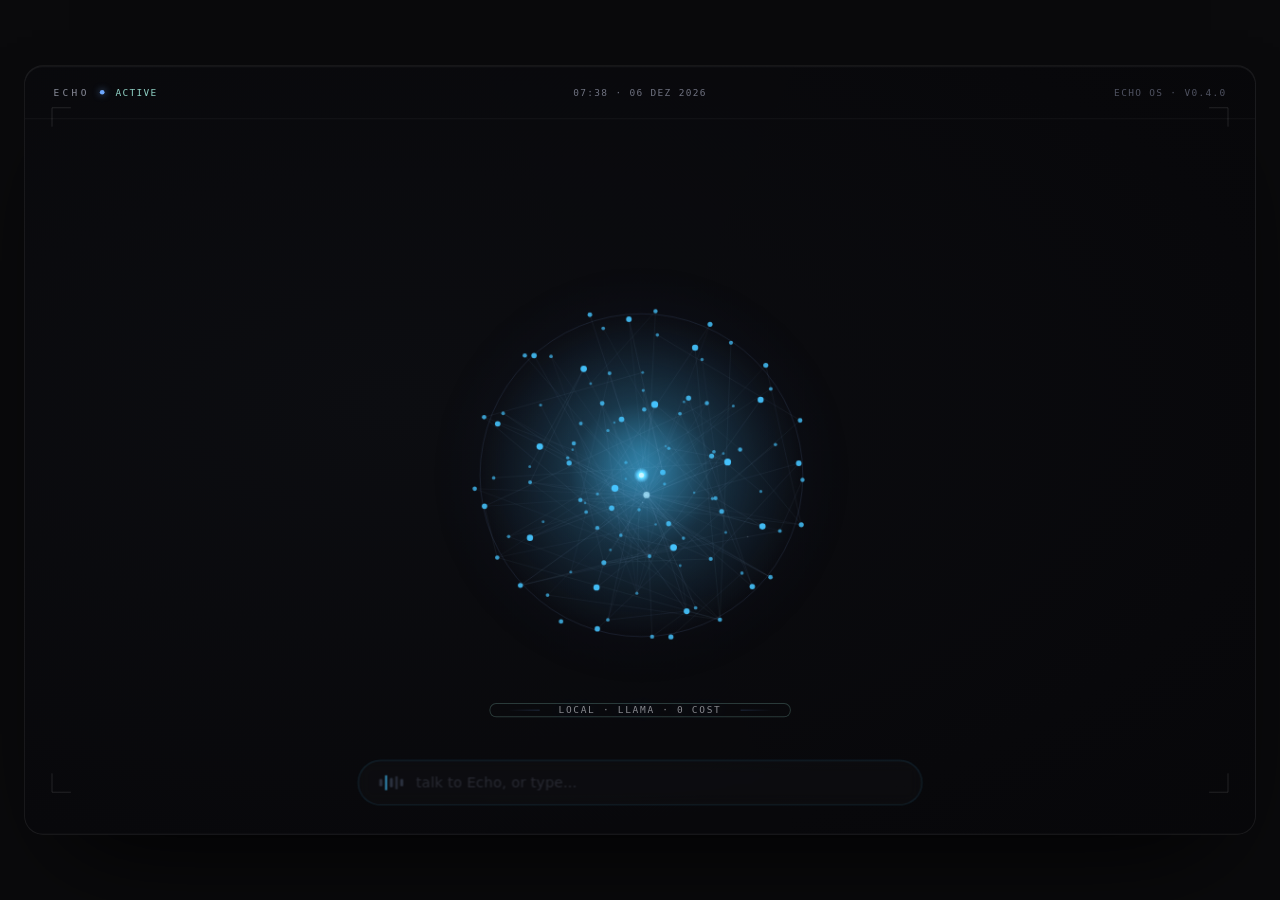
==== prototype_web_ui/web/index.html @ 64cb5549 "feat: add spatial workspace and cognitive telemetry prototype" ====
<!doctype html>
<html lang="pt-PT">
<head>
  <meta charset="utf-8">
  <meta name="viewport" content="width=device-width, initial-scale=1">
  <title>Echo OS Prototype</title>
  <link rel="stylesheet" href="./styles.css">
  <script src="qrc:///qtwebchannel/qwebchannel.js"></script>
  <script defer src="./echo_entity.js"></script>
  <script defer src="./echo_ui.js"></script>
</head>
<body>
  <main class="prototype-shell">
    <div id="stageScaler" class="stage-scaler">
      <section class="stage" aria-label="Echo prototype" data-telemetry-panel="closed">
        <svg class="ticks" viewBox="0 0 1300 812" aria-hidden="true">
          <path d="M28 44 h20 M28 44 v20"></path>
          <path d="M1272 44 h-20 M1272 44 v20"></path>
          <path d="M28 768 h20 M28 768 v-20"></path>
          <path d="M1272 768 h-20 M1272 768 v-20"></path>
        </svg>

        <header class="topbar">
          <div class="topbar-left">
            <span class="wordmark">ECHO</span>
            <span id="statusDot" class="status-dot"></span>
            <span id="statusLine" class="status-line">ACTIVE</span>
          </div>
          <time id="topbarClock" class="topbar-clock" aria-label="Hora e data atuais">--:-- · -- --- ----</time>
          <span id="appVersion" class="topbar-version">ECHO OS · v0.4.0</span>
        </header>

        <div class="echo-main">
          <canvas
            id="mind"
            tabindex="0"
            aria-label="Entidade Echo. Arrasta para mover, usa as setas para mudar entre zonas de snap ou faz duplo clique para recentrar."
          ></canvas>

          <p id="echoSays" class="echo-says" aria-live="polite"></p>
          <div id="echoResponse" class="echo-response" aria-live="polite"></div>

          <button
            id="telemetryCompact"
            class="telemetry-compact"
            type="button"
            aria-label="Abrir telemetria cognitiva"
            aria-expanded="false"
            aria-controls="telemetryPanel"
          >
            <span id="telemetryCompactText">LOCAL · LLAMA · 0 COST</span>
          </button>

          <div id="workspaceHint" class="workspace-hint">
            <div class="hint-panel">
              <span class="hint-label">ECHO</span>
              <strong id="responseTitle">Última resposta</strong>
              <p id="bridgeReply">A resposta aparece aqui.</p>
            </div>
          </div>

          <section class="input-zone" aria-label="Entrada de texto">
            <form id="echoForm" class="input-pill">
              <div class="waver" aria-hidden="true">
                <i></i><i></i><i></i><i></i><i></i>
              </div>
              <input id="voiceIn" type="text" autocomplete="off" spellcheck="false" placeholder="talk to Echo, or type...">
              <button id="clearButton" class="clear-button" type="button">CLEAR ↩</button>
            </form>
          </section>
        </div>

        <aside
          id="telemetryPanel"
          class="telemetry-panel"
          aria-label="Telemetria cognitiva mockada"
          aria-hidden="true"
          tabindex="-1"
        >
          <div class="telemetry-panel__header" data-workspace-drag-handle="telemetryPanel">
            <span class="hint-label">COGNITIVE TELEMETRY</span>
            <button id="closeTelemetry" class="telemetry-close" type="button" aria-label="Fechar telemetria">×</button>
          </div>

          <section class="telemetry-section" aria-label="Modelo">
            <div class="telemetry-row">
              <span>COGNITIVE MODE</span>
              <strong id="telemetryMode">LOCAL</strong>
            </div>
            <div class="telemetry-row">
              <span>ACTIVE MODEL</span>
              <strong id="telemetryModel">LLAMA 3.1 8B</strong>
            </div>
            <div class="telemetry-row">
              <span>ROUTING</span>
              <strong id="telemetryRouting">Local response</strong>
            </div>
          </section>

          <section class="telemetry-section" aria-label="Métricas">
            <div class="telemetry-row">
              <span>LATENCY</span>
              <strong id="telemetryLatency">620 ms</strong>
            </div>
            <div class="telemetry-row">
              <span>TOKENS</span>
              <strong id="telemetryTokens">430 → 72</strong>
            </div>
            <div class="telemetry-row">
              <span>ESTIMATED COST</span>
              <strong id="telemetryCost">$0</strong>
            </div>
            <div class="telemetry-row">
              <span>DAILY USE</span>
              <strong id="telemetryDaily">$0.000 / $0.25</strong>
            </div>
          </section>

          <section class="telemetry-section telemetry-behaviour" aria-label="Comportamento do modelo">
            <span>MODEL BEHAVIOUR</span>
            <div class="telemetry-segments" role="group" aria-label="Modo mockado de modelo">
              <button type="button" data-telemetry-mode="local">LOCAL</button>
              <button type="button" data-telemetry-mode="claude">CLAUDE</button>
              <button type="button" data-telemetry-mode="automatic">AUTOMATIC</button>
            </div>
            <p id="telemetryNote">Local response.</p>
          </section>

          <section class="telemetry-section telemetry-workspace-controls" aria-label="Controlos do workspace">
            <button id="recenterEcho" type="button">RECENTER ECHO</button>
            <button id="resetWorkspace" type="button">RESET WORKSPACE</button>
            <button id="toggleWorkspaceLock" type="button" aria-pressed="false">LOCK POSITION</button>
          </section>
        </aside>

        <section id="researchWorkspace" class="research-workspace" aria-label="Workspace de pesquisa">
          <div class="research-header">
            <span class="hint-label">PESQUISA</span>
            <strong id="researchTopic">Sem pesquisa ativa</strong>
            <button id="closeResearch" class="research-close" type="button" aria-label="Fechar pesquisa">×</button>
          </div>
          <p id="researchStatus" class="research-status">A aguardar.</p>
          <p id="researchSummary" class="research-summary"></p>
          <div id="researchResults" class="research-results"></div>
        </section>
      </section>
    </div>
  </main>
</body>
</html>
---- prototype_web_ui/web/styles.css ----
* {
  box-sizing: border-box;
}

:root {
  color-scheme: dark;
  --bg: #0a0a0c;
  --frame-a: #0c0d11;
  --frame-b: #08080b;
  --frame-c: #060608;
  --cyan: #46c5ff;
  --cyan-soft: #6ea8ff;
  --text-high: #eaecf3;
  --text-mid: #aeb2c0;
  --text-low: #8b8e99;
  --text-faint: #5a5d6b;
  --hairline: rgba(255,255,255,.08);
  --mono: "Geist Mono", "Cascadia Mono", "Consolas", monospace;
  --sans: "Geist", "Segoe UI", system-ui, sans-serif;
}

html,
body {
  width: 100%;
  height: 100%;
  margin: 0;
  overflow: hidden;
  background: var(--bg);
  font-family: var(--sans);
  -webkit-font-smoothing: antialiased;
}

button,
input {
  font: inherit;
}

.prototype-shell {
  width: 100vw;
  height: 100vh;
  position: relative;
  background: #0a0a0c;
  overflow: hidden;
}

.stage-scaler {
  position: absolute;
  left: 50%;
  top: 50%;
  width: 1300px;
  height: 812px;
  transform-origin: center center;
}

.stage {
  position: relative;
  width: 1300px;
  height: 812px;
  border-radius: 20px;
  overflow: hidden;
  background: radial-gradient(120% 100% at 30% 44%, var(--frame-a) 0%, var(--frame-b) 60%, var(--frame-c) 100%);
  border: 1px solid var(--hairline);
  box-shadow: 0 50px 110px -46px #000, 0 1px 0 rgba(255,255,255,.05) inset;
}

.echo-main {
  position: absolute;
  z-index: 1;
  top: 56px;
  right: 0;
  bottom: 0;
  left: 0;
  overflow: hidden;
}

#mind,
.ticks {
  position: absolute;
  inset: 0;
  width: 100%;
  height: 100%;
}

#mind {
  z-index: 1;
  cursor: grab;
  touch-action: none;
  outline: 0;
}

#mind:active,
#mind.workspace-dragging {
  cursor: grabbing;
}

#mind:focus-visible {
  box-shadow: 0 0 0 1px rgba(143,208,196,.38) inset;
}

.ticks {
  z-index: 2;
  pointer-events: none;
  fill: none;
  stroke: rgba(255,255,255,.12);
  stroke-width: 1;
}

.topbar {
  position: absolute;
  z-index: 5;
  inset: 0 0 auto 0;
  height: 56px;
  display: grid;
  grid-template-columns: 1fr auto 1fr;
  align-items: center;
  padding: 0 30px;
  border-bottom: 1px solid rgba(255,255,255,.05);
}

.topbar-left {
  display: flex;
  align-items: center;
  gap: 11px;
  min-width: 0;
}

.wordmark,
.status-line,
.topbar-clock,
.topbar-version,
.clear-button,
.hint-label {
  font-family: var(--mono);
  text-transform: uppercase;
}

.wordmark {
  font-size: 10px;
  letter-spacing: .36em;
  color: #8a8d9b;
}

.status-dot {
  width: 5px;
  height: 5px;
  border-radius: 50%;
  background: var(--cyan-soft);
  box-shadow: 0 0 8px var(--cyan-soft);
  transition: background .35s ease, box-shadow .35s ease;
}

.status-line,
.topbar-clock,
.topbar-version {
  font-size: 10px;
  letter-spacing: .14em;
  color: var(--text-faint);
  transition: color .35s ease;
}

.topbar-clock {
  justify-self: center;
  color: #6f7280;
}

.topbar-version {
  justify-self: end;
  color: #4f5261;
}

.echo-says {
  position: absolute;
  left: 54px;
  bottom: 150px;
  max-width: 340px;
  z-index: 4;
  margin: 0;
  font: 300 19px/1.5 var(--sans);
  color: var(--text-mid);
  opacity: 0;
  transform: translateY(5px);
  transition: opacity .8s ease, transform .8s ease;
  pointer-events: none;
}

.echo-says.visible {
  opacity: 1;
  transform: translateY(0);
}

.echo-response {
  position: absolute;
  left: 50%;
  bottom: 145px;
  width: min(680px, calc(100% - 120px));
  max-height: 210px;
  z-index: 7;
  margin: 0;
  overflow: auto;
  color: var(--text-mid);
  font: 300 19px/1.5 var(--sans);
  text-align: center;
  white-space: pre-wrap;
  overflow-wrap: anywhere;
  opacity: 0;
  transform: translateX(-50%) translateY(6px);
  transition: opacity .36s ease, transform .36s ease;
  pointer-events: none;
}

.echo-response.visible {
  opacity: 1;
  transform: translateX(-50%) translateY(0);
}

.echo-response.muted {
  opacity: .32;
}

.telemetry-compact {
  position: absolute;
  z-index: 7;
  left: 50%;
  bottom: 124px;
  transform: translateX(-50%) translateY(4px);
  border: 0;
  background: transparent;
  color: rgba(174,178,192,.64);
  font: 400 10px var(--mono);
  letter-spacing: .18em;
  text-transform: uppercase;
  cursor: pointer;
  opacity: 0;
  transition: opacity .55s ease, color .28s ease, transform .55s ease, text-shadow .55s ease;
}

.telemetry-compact.visible {
  opacity: .62;
  transform: translateX(-50%) translateY(0);
}

.telemetry-compact::before,
.telemetry-compact::after {
  content: "";
  display: inline-block;
  width: 34px;
  height: 1px;
  margin: 0 12px 3px;
  background: linear-gradient(90deg, transparent, rgba(110,168,255,.36));
}

.telemetry-compact::after {
  background: linear-gradient(90deg, rgba(110,168,255,.36), transparent);
}

.telemetry-compact:hover,
.telemetry-compact:focus-visible {
  color: rgba(234,236,243,.9);
  text-shadow: 0 0 14px rgba(110,168,255,.42);
  outline: 0;
}

.telemetry-compact:focus-visible {
  border-radius: 6px;
  box-shadow: 0 0 0 1px rgba(143,208,196,.4);
}

.telemetry-panel {
  position: absolute;
  z-index: 9;
  top: var(--workspace-y, 92px);
  left: var(--workspace-x, 56px);
  width: 318px;
  padding: 18px 18px 16px;
  opacity: 0;
  transform: translateX(-18px);
  pointer-events: none;
  background: linear-gradient(180deg, rgba(14,17,24,.74), rgba(8,10,15,.58));
  border-left: 1px solid rgba(143,208,196,.26);
  border-top: 1px solid rgba(255,255,255,.08);
  border-bottom: 1px solid rgba(255,255,255,.06);
  box-shadow: 0 30px 70px -42px #000, 0 0 46px -32px rgba(70,197,255,.72);
  backdrop-filter: blur(14px);
  transition: opacity .42s ease, transform .55s cubic-bezier(.2,.8,.3,1), box-shadow .24s ease;
}

.telemetry-panel.open {
  opacity: 1;
  transform: translateX(0);
  pointer-events: auto;
}

.telemetry-panel::before {
  content: "";
  position: absolute;
  left: -42px;
  top: 28px;
  width: 34px;
  height: 1px;
  background: linear-gradient(90deg, transparent, rgba(143,208,196,.42));
}

.telemetry-panel__header {
  display: flex;
  align-items: start;
  justify-content: space-between;
  gap: 12px;
  cursor: grab;
  touch-action: none;
  user-select: none;
}

.telemetry-panel.dragging .telemetry-panel__header,
.telemetry-panel__header:active {
  cursor: grabbing;
}

.telemetry-panel:focus-visible {
  outline: 0;
  box-shadow: 0 30px 70px -42px #000, 0 0 0 1px rgba(143,208,196,.42), 0 0 46px -32px rgba(70,197,255,.72);
}

.telemetry-close {
  width: 24px;
  height: 24px;
  border: 0;
  border-radius: 6px;
  background: rgba(255,255,255,.035);
  color: var(--text-low);
  cursor: pointer;
  transition: background .22s ease, color .22s ease, box-shadow .22s ease;
}

.telemetry-close:hover,
.telemetry-close:focus-visible {
  color: var(--text-high);
  background: rgba(255,255,255,.075);
  outline: 0;
  box-shadow: 0 0 0 1px rgba(143,208,196,.32);
}

.telemetry-section {
  display: grid;
  gap: 12px;
  padding: 15px 0;
  border-top: 1px solid rgba(255,255,255,.07);
}

.telemetry-panel__header + .telemetry-section {
  border-top: 0;
  padding-top: 5px;
}

.telemetry-workspace-controls {
  grid-template-columns: repeat(3, 1fr);
  gap: 6px;
}

.telemetry-workspace-controls button {
  min-height: 28px;
  border: 1px solid rgba(255,255,255,.08);
  border-radius: 6px;
  background: rgba(255,255,255,.035);
  color: rgba(174,178,192,.78);
  font: 500 8px var(--mono);
  letter-spacing: .08em;
  cursor: pointer;
  transition: color .22s ease, background .22s ease, box-shadow .22s ease;
}

.telemetry-workspace-controls button:hover,
.telemetry-workspace-controls button:focus-visible,
.telemetry-workspace-controls button[aria-pressed="true"] {
  color: rgba(234,236,243,.92);
  background: rgba(70,197,255,.08);
  outline: 0;
  box-shadow: 0 0 0 1px rgba(143,208,196,.26);
}

.telemetry-row {
  display: flex;
  justify-content: space-between;
  gap: 18px;
  align-items: baseline;
}

.telemetry-row span,
.telemetry-behaviour > span {
  color: rgba(139,142,153,.82);
  font: 400 9px var(--mono);
  letter-spacing: .16em;
}

.telemetry-row strong {
  color: rgba(234,236,243,.88);
  font: 500 11px var(--mono);
  letter-spacing: .1em;
  text-align: right;
  text-transform: uppercase;
}

.telemetry-behaviour {
  gap: 10px;
}

.telemetry-segments {
  display: grid;
  grid-template-columns: repeat(3, 1fr);
  gap: 1px;
  border: 1px solid rgba(255,255,255,.08);
  background: rgba(255,255,255,.035);
}

.telemetry-segments button {
  min-height: 30px;
  border: 0;
  border-radius: 0;
  background: rgba(5,7,10,.56);
  color: rgba(139,142,153,.86);
  font: 500 9px var(--mono);
  letter-spacing: .1em;
  cursor: pointer;
  transition: color .25s ease, background .25s ease, box-shadow .25s ease;
}

.telemetry-segments button:hover,
.telemetry-segments button:focus-visible,
.telemetry-segments button.active {
  color: rgba(234,236,243,.92);
  background: rgba(70,197,255,.08);
  outline: 0;
  box-shadow: 0 0 20px -12px rgba(70,197,255,.9) inset;
}

#telemetryNote {
  min-height: 16px;
  margin: 0;
  color: rgba(174,178,192,.68);
  font: 300 12px/1.45 var(--sans);
}

.stage[data-telemetry-mode="local"] .status-dot {
  box-shadow: 0 0 8px rgba(110,168,255,.72);
}

.stage[data-telemetry-mode="claude"] .status-dot,
.stage[data-telemetry-mode="automatic"] .status-dot {
  box-shadow: 0 0 14px rgba(110,168,255,.92), 0 0 36px rgba(70,197,255,.14);
}

.stage[data-telemetry-state="routing_automatic"] .telemetry-compact,
.stage[data-telemetry-state="thinking_cloud"] .telemetry-compact,
.stage[data-telemetry-state="thinking_local"] .telemetry-compact,
.stage[data-telemetry-state="response_ready"] .telemetry-compact {
  color: rgba(143,208,196,.82);
  opacity: .9;
  text-shadow: 0 0 18px rgba(143,208,196,.28);
}

.stage[data-workspace="research"] .echo-response {
  left: 31%;
  width: 430px;
}

body.workspace-dragging {
  user-select: none;
  cursor: grabbing;
}

.research-workspace {
  position: absolute;
  z-index: 6;
  top: 96px;
  right: 58px;
  width: 430px;
  max-height: 560px;
  opacity: 0;
  transform: translateX(28px);
  pointer-events: none;
  transition: opacity .55s ease, transform .65s cubic-bezier(.2,.8,.3,1);
}

.research-workspace.visible {
  opacity: 1;
  transform: translateX(0);
  pointer-events: auto;
}

.research-header {
  display: grid;
  grid-template-columns: 1fr auto;
  gap: 4px 12px;
  align-items: start;
  padding-bottom: 13px;
  border-bottom: 1px solid rgba(255,255,255,.09);
}

.research-header .hint-label {
  grid-column: 1 / -1;
}

.research-header strong {
  color: var(--text-high);
  font-size: 22px;
  font-weight: 500;
  line-height: 1.18;
}

.research-close {
  width: 28px;
  height: 28px;
  border: 0;
  border-radius: 6px;
  background: rgba(255,255,255,.04);
  color: var(--text-low);
  cursor: pointer;
}

.research-close:hover {
  color: var(--text-high);
  background: rgba(255,255,255,.08);
}

.research-status,
.research-summary {
  margin: 14px 0 0;
  color: var(--text-low);
  font: 300 13px/1.5 var(--sans);
}

.research-summary {
  color: var(--text-mid);
}

.research-results {
  display: grid;
  gap: 10px;
  margin-top: 16px;
}

.research-card {
  position: relative;
  border-radius: 7px;
  border: 1px solid rgba(255,255,255,.09);
  background: rgba(12,14,20,.72);
  padding: 12px 13px;
  box-shadow: 0 18px 42px -32px #000;
}

.research-card::before {
  content: "";
  position: absolute;
  left: -52px;
  top: 22px;
  width: 44px;
  height: 1px;
  background: linear-gradient(90deg, rgba(70,197,255,0), rgba(70,197,255,.28));
}

.research-card strong {
  display: block;
  color: var(--text-high);
  font-size: 14px;
  font-weight: 500;
}

.research-card p {
  margin: 6px 0 0;
  color: var(--text-low);
  font: 300 12px/1.45 var(--sans);
}

.research-card span {
  display: block;
  margin-top: 8px;
  color: #6f96b8;
  font: 400 10px var(--mono);
  text-transform: uppercase;
}

.workspace-hint {
  position: absolute;
  z-index: 3;
  right: 78px;
  top: 148px;
  width: 300px;
  opacity: 0;
  transform: translateX(20px);
  transition: opacity .7s ease, transform .7s cubic-bezier(.2,.8,.3,1);
  pointer-events: none;
}

.workspace-hint.visible {
  opacity: 1;
  transform: translateX(0);
}

.hint-panel {
  max-height: 360px;
  overflow: auto;
  border-radius: 6px;
  background: rgba(11,13,18,.76);
  border: 1px solid rgba(255,255,255,.11);
  box-shadow: 0 26px 54px -30px #000;
  padding: 15px 16px 16px;
}

.hint-label {
  display: block;
  color: #8fd0c4;
  font-size: 9px;
  letter-spacing: .18em;
  margin-bottom: 10px;
}

.hint-panel strong {
  display: block;
  color: var(--text-high);
  font-weight: 500;
  font-size: 17px;
  letter-spacing: -.01em;
}

.hint-panel p {
  margin: 7px 0 0;
  color: var(--text-low);
  font: 300 12px/1.5 var(--sans);
  white-space: pre-wrap;
  overflow-wrap: anywhere;
}

.input-zone {
  position: absolute;
  z-index: 6;
  left: 0;
  right: 0;
  bottom: 30px;
  display: flex;
  flex-direction: column;
  align-items: center;
  gap: 16px;
}

.input-pill {
  display: flex;
  align-items: center;
  gap: 14px;
  padding: 12px 22px;
  border-radius: 999px;
  background: rgba(255,255,255,.03);
  border: 1px solid rgba(255,255,255,.1);
  backdrop-filter: blur(8px);
  box-shadow: 0 20px 50px -28px #000;
  transition: opacity .25s ease, border-color .25s ease;
}

.input-pill.busy {
  opacity: .72;
  border-color: rgba(70,197,255,.22);
}

.waver {
  display: flex;
  align-items: center;
  gap: 3px;
  height: 16px;
}

.waver i {
  width: 2.5px;
  height: 50%;
  border-radius: 2px;
  background: #3d4658;
  animation: waverb 1.5s ease-in-out infinite;
}

.waver i:nth-child(2) {
  height: 100%;
  background: var(--cyan);
  animation-delay: .2s;
}

.waver i:nth-child(3) {
  height: 60%;
  animation-delay: .4s;
}

.waver i:nth-child(4) {
  height: 85%;
  animation-delay: .6s;
}

.waver i:nth-child(5) {
  animation-delay: .8s;
}

@keyframes waverb {
  0%, 100% { transform: scaleY(.3); }
  50% { transform: scaleY(1); }
}

#voiceIn {
  width: 440px;
  border: 0;
  outline: 0;
  background: transparent;
  color: #e6e8f0;
  font: 300 15px var(--sans);
  letter-spacing: .01em;
  padding: 2px 0;
}

#voiceIn::placeholder {
  color: #55596a;
}

#voiceIn:disabled {
  opacity: .55;
}

.clear-button {
  opacity: 0;
  pointer-events: none;
  border: 0;
  background: none;
  color: var(--text-low);
  cursor: pointer;
  font-size: 9px;
  letter-spacing: .12em;
  transition: opacity .4s ease, color .25s ease;
}

.clear-button.visible {
  opacity: 1;
  pointer-events: auto;
}

.clear-button:hover {
  color: #cfe0f2;
}

.stage[data-state="thinking"] .status-dot {
  background: var(--cyan);
  box-shadow: 0 0 12px var(--cyan);
}

.stage[data-state="speaking"] .status-dot {
  background: #8fd0c4;
  box-shadow: 0 0 12px #8fd0c4;
}

.stage[data-state="error"] .status-dot {
  background: #f08a8a;
  box-shadow: 0 0 12px #f08a8a;
}

@media (max-width: 980px) {
  .telemetry-panel {
    width: 292px;
  }

  .telemetry-compact {
    bottom: 114px;
    max-width: 86%;
    white-space: nowrap;
  }

}

@media (max-width: 760px), (max-height: 620px) {
  .telemetry-panel {
    width: 252px;
    max-height: calc(100% - 190px);
    overflow: auto;
    padding: 14px 14px 13px;
  }

  .telemetry-panel::before {
    width: 22px;
    left: -28px;
  }
}

@media (max-height: 560px) {
  .telemetry-panel {
    max-height: calc(100% - 170px);
  }

}

@media (prefers-reduced-motion: reduce) {
  *,
  *::before,
  *::after {
    animation-duration: .01ms !important;
    animation-iteration-count: 1 !important;
    scroll-behavior: auto !important;
    transition-duration: .01ms !important;
  }
}
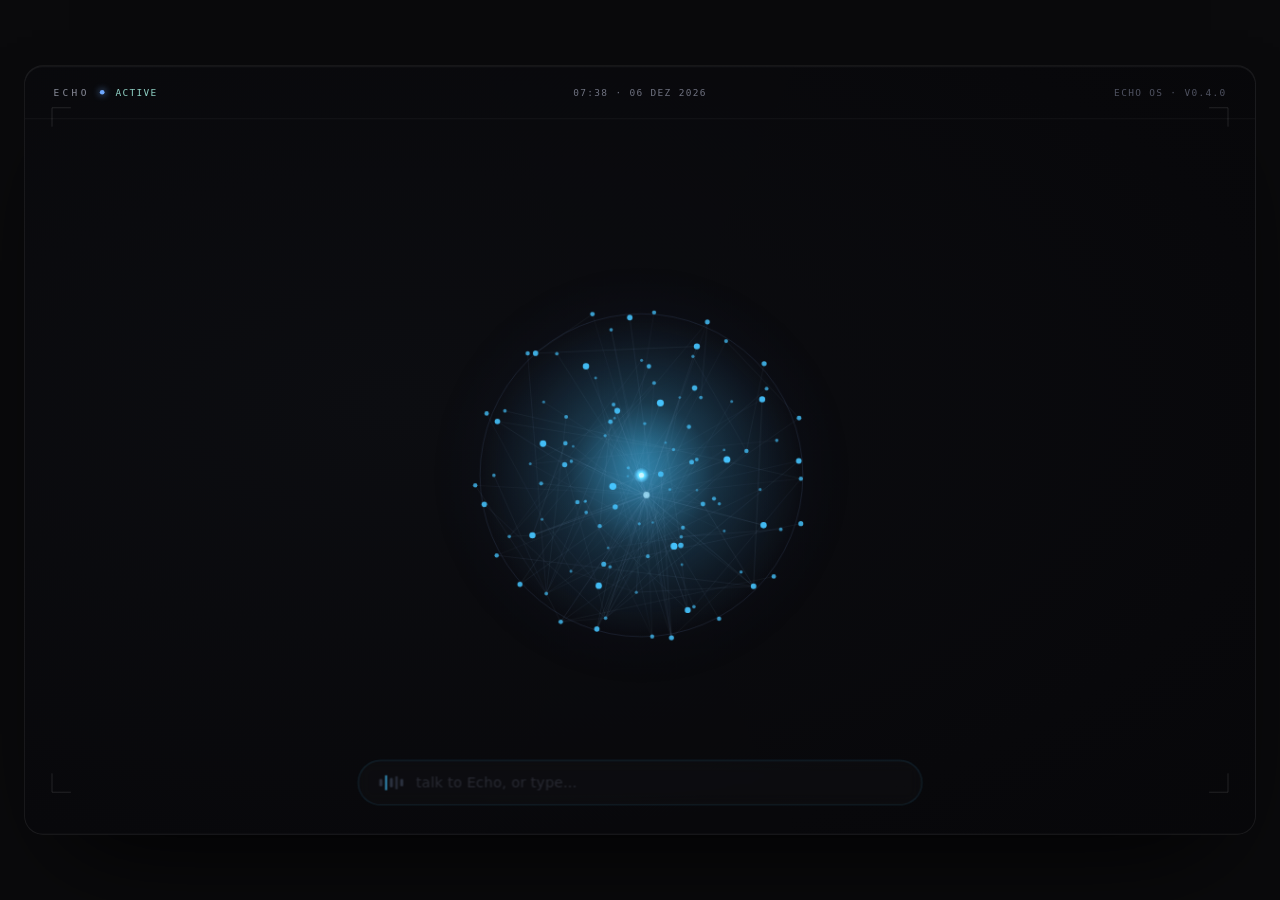
==== commit 147074e7: "feat: integrate runtime telemetry secure models and document workflows" ====
--- a/prototype_web_ui/web/index.html
+++ b/prototype_web_ui/web/index.html
@@ -73,7 +73,7 @@
         <aside
           id="telemetryPanel"
           class="telemetry-panel"
-          aria-label="Telemetria cognitiva mockada"
+          aria-label="Telemetria cognitiva"
           aria-hidden="true"
           tabindex="-1"
         >
@@ -82,7 +82,15 @@
             <button id="closeTelemetry" class="telemetry-close" type="button" aria-label="Fechar telemetria">×</button>
           </div>
 
-          <section class="telemetry-section" aria-label="Modelo">
+          <nav class="telemetry-tabs" aria-label="Secções do painel">
+            <button type="button" class="active" data-panel-section="status">STATUS</button>
+            <button type="button" data-panel-section="models">MODELS</button>
+            <button type="button" data-panel-section="workspace">WORKSPACE</button>
+            <button type="button" data-panel-section="system">SYSTEM</button>
+          </nav>
+
+          <section class="telemetry-panel-section active" data-panel-page="status" aria-label="Status">
+          <section class="telemetry-section" aria-label="Estado runtime">
             <div class="telemetry-row">
               <span>COGNITIVE MODE</span>
               <strong id="telemetryMode">LOCAL</strong>
@@ -95,9 +103,6 @@
               <span>ROUTING</span>
               <strong id="telemetryRouting">Local response</strong>
             </div>
-          </section>
-
-          <section class="telemetry-section" aria-label="Métricas">
             <div class="telemetry-row">
               <span>LATENCY</span>
               <strong id="telemetryLatency">620 ms</strong>
@@ -114,22 +119,119 @@
               <span>DAILY USE</span>
               <strong id="telemetryDaily">$0.000 / $0.25</strong>
             </div>
-          </section>
-
+            <div class="telemetry-row">
+              <span>SOURCE</span>
+              <strong id="telemetrySource">NONE</strong>
+            </div>
+            <div class="telemetry-row telemetry-fallback-row" hidden>
+              <span>FALLBACK</span>
+              <strong id="telemetryFallback">—</strong>
+            </div>
+          </section>
+          </section>
+
+          <section class="telemetry-panel-section" data-panel-page="models" aria-label="Models">
           <section class="telemetry-section telemetry-behaviour" aria-label="Comportamento do modelo">
             <span>MODEL BEHAVIOUR</span>
-            <div class="telemetry-segments" role="group" aria-label="Modo mockado de modelo">
+            <div class="telemetry-segments" role="group" aria-label="Modo de modelo">
               <button type="button" data-telemetry-mode="local">LOCAL</button>
               <button type="button" data-telemetry-mode="claude">CLAUDE</button>
               <button type="button" data-telemetry-mode="automatic">AUTOMATIC</button>
             </div>
             <p id="telemetryNote">Local response.</p>
-          </section>
-
+            <p id="modelConfigError" class="telemetry-error" hidden></p>
+            <button id="configureClaude" class="telemetry-inline-action" type="button" hidden>CONFIGURE</button>
+          </section>
+
+          <section class="telemetry-section telemetry-budget-controls" aria-label="Orçamento de modelo">
+            <div class="telemetry-cloud-toggle">
+              <span>AUTOMATIC CLOUD ROUTING</span>
+              <div class="telemetry-segments" role="group" aria-label="Automatic cloud routing">
+                <button type="button" data-auto-claude="false">OFF</button>
+                <button type="button" data-auto-claude="true">ON</button>
+              </div>
+              <p id="automaticClaudeStatus">Local model only</p>
+            </div>
+            <label>
+              <span>DAILY BUDGET</span>
+              <input id="dailyBudgetUsd" type="number" min="0" max="25" step="0.01" value="0.25">
+            </label>
+            <label>
+              <span>CALL LIMIT</span>
+              <input id="singleCallBudgetUsd" type="number" min="0" max="5" step="0.01" value="0.05">
+            </label>
+            <button id="saveModelBudget" type="button">SAVE</button>
+          </section>
+
+          <section id="anthropicKeyPanel" class="telemetry-section telemetry-secret-controls" aria-label="Anthropic API Key" hidden>
+            <span class="hint-label">ANTHROPIC API KEY</span>
+            <input id="anthropicApiKey" type="password" autocomplete="off" spellcheck="false" placeholder="sk-ant-...">
+            <div class="telemetry-secret-actions">
+              <button id="testAnthropicKey" type="button">TEST CONNECTION</button>
+              <button id="saveAnthropicKey" type="button">SAVE SECURELY</button>
+              <button id="removeAnthropicKey" type="button">REMOVE KEY</button>
+            </div>
+            <p id="anthropicKeyStatus">API key not configured.</p>
+          </section>
+          </section>
+
+          <section class="telemetry-panel-section" data-panel-page="workspace" aria-label="Workspace">
           <section class="telemetry-section telemetry-workspace-controls" aria-label="Controlos do workspace">
             <button id="recenterEcho" type="button">RECENTER ECHO</button>
             <button id="resetWorkspace" type="button">RESET WORKSPACE</button>
             <button id="toggleWorkspaceLock" type="button" aria-pressed="false">LOCK POSITION</button>
+          </section>
+          <section class="telemetry-section" aria-label="Posição do workspace">
+            <div class="telemetry-row">
+              <span>ECHO SNAP</span>
+              <strong id="echoSnapStatus">CENTER</strong>
+            </div>
+            <div class="telemetry-row">
+              <span>PANEL SNAP</span>
+              <strong id="panelSnapStatus">UPPER-LEFT</strong>
+            </div>
+          </section>
+          </section>
+
+          <section class="telemetry-panel-section" data-panel-page="system" aria-label="System">
+          <section class="telemetry-section" aria-label="Sistema">
+            <div class="telemetry-row">
+              <span>ECHO OS VERSION</span>
+              <strong id="systemVersion">v0.4.0</strong>
+            </div>
+            <div class="telemetry-row">
+              <span>OLLAMA</span>
+              <strong id="systemOllama">UNKNOWN</strong>
+            </div>
+            <div class="telemetry-row">
+              <span>CLAUDE</span>
+              <strong id="systemClaude">NOT CONFIGURED</strong>
+            </div>
+            <div class="telemetry-row">
+              <span>CONTEXT OBSERVER</span>
+              <strong id="systemObserver">UNKNOWN</strong>
+            </div>
+            <div class="telemetry-row">
+              <span>CLI OVERRIDE</span>
+              <strong id="systemCliOverride">NO</strong>
+            </div>
+            <div class="telemetry-row">
+              <span>SETTINGS SOURCE</span>
+              <strong id="systemSettingsSource">settings.json</strong>
+            </div>
+            <div class="telemetry-row">
+              <span>MODEL MODE SOURCE</span>
+              <strong id="systemModelModeSource">default</strong>
+            </div>
+            <div class="telemetry-row">
+              <span>AUTOMATIC CLOUD SOURCE</span>
+              <strong id="systemAutomaticClaudeSource">default</strong>
+            </div>
+            <div class="telemetry-row">
+              <span>API KEY SOURCE</span>
+              <strong id="systemApiKeySource">none</strong>
+            </div>
+          </section>
           </section>
         </aside>
 
--- a/prototype_web_ui/web/styles.css
+++ b/prototype_web_ui/web/styles.css
@@ -196,7 +196,7 @@
   max-height: 210px;
   z-index: 7;
   margin: 0;
-  overflow: auto;
+  overflow: hidden;
   color: var(--text-mid);
   font: 300 19px/1.5 var(--sans);
   text-align: center;
@@ -206,11 +206,84 @@
   transform: translateX(-50%) translateY(6px);
   transition: opacity .36s ease, transform .36s ease;
   pointer-events: none;
+  scrollbar-width: thin;
+  scrollbar-color: transparent transparent;
 }
 
 .echo-response.visible {
   opacity: 1;
   transform: translateX(-50%) translateY(0);
+}
+
+.stage[data-response-mode="reading"] .echo-response {
+  left: 50%;
+  top: 286px;
+  bottom: auto;
+  width: min(920px, calc(100% - 120px));
+  max-height: min(330px, calc(100% - 410px));
+  padding: 22px 28px 28px;
+  overflow-y: auto;
+  text-align: left;
+  pointer-events: auto;
+  user-select: text;
+  background:
+    linear-gradient(to bottom, rgba(8,10,15,.9), rgba(8,10,15,.58) 18%, rgba(8,10,15,.58) 82%, rgba(8,10,15,.9)),
+    rgba(8,10,15,.42);
+  border: 1px solid rgba(255,255,255,.07);
+  border-radius: 14px;
+  box-shadow: 0 24px 80px -44px rgba(0,0,0,.9);
+  scrollbar-color: rgba(143,208,196,.24) transparent;
+}
+
+.stage[data-response-mode="reading"] .echo-response::before,
+.stage[data-response-mode="reading"] .echo-response::after {
+  content: "";
+  position: sticky;
+  display: block;
+  height: 18px;
+  pointer-events: none;
+  z-index: 1;
+}
+
+.stage[data-response-mode="reading"] .echo-response::before {
+  top: -22px;
+  margin: -22px -28px 4px;
+  background: linear-gradient(to bottom, rgba(8,10,15,.82), rgba(8,10,15,0));
+}
+
+.stage[data-response-mode="reading"] .echo-response::after {
+  bottom: -28px;
+  margin: 4px -28px -28px;
+  background: linear-gradient(to top, rgba(8,10,15,.86), rgba(8,10,15,0));
+}
+
+.stage[data-response-mode="reading"] .echo-response::-webkit-scrollbar {
+  width: 7px;
+}
+
+.stage[data-response-mode="reading"] .echo-response::-webkit-scrollbar-track {
+  background: transparent;
+}
+
+.stage[data-response-mode="reading"] .echo-response::-webkit-scrollbar-thumb {
+  background: rgba(143,208,196,0);
+  border-radius: 999px;
+}
+
+.stage[data-response-mode="reading"] .echo-response:hover::-webkit-scrollbar-thumb,
+.stage[data-response-mode="reading"] .echo-response:focus-visible::-webkit-scrollbar-thumb {
+  background: rgba(143,208,196,.26);
+}
+
+.stage[data-response-mode="reading"] .telemetry-compact {
+  bottom: 92px;
+}
+
+@media (max-height: 720px) {
+  .stage[data-response-mode="reading"] .echo-response {
+    top: 238px;
+    max-height: min(280px, calc(100% - 360px));
+  }
 }
 
 .echo-response.muted {
@@ -351,9 +424,144 @@
   padding-top: 5px;
 }
 
+.telemetry-tabs {
+  display: grid;
+  grid-template-columns: repeat(4, 1fr);
+  gap: 1px;
+  margin: 14px 0 6px;
+  border: 1px solid rgba(255,255,255,.07);
+  background: rgba(255,255,255,.028);
+}
+
+.telemetry-tabs button,
+.telemetry-inline-action,
+.telemetry-secret-actions button,
+.telemetry-budget-controls button {
+  min-height: 28px;
+  border: 0;
+  border-radius: 0;
+  background: rgba(5,7,10,.5);
+  color: rgba(139,142,153,.86);
+  font: 500 8px var(--mono);
+  letter-spacing: .08em;
+  cursor: pointer;
+  transition: color .22s ease, background .22s ease, box-shadow .22s ease;
+}
+
+.telemetry-tabs button:hover,
+.telemetry-tabs button:focus-visible,
+.telemetry-tabs button.active,
+.telemetry-inline-action:hover,
+.telemetry-inline-action:focus-visible,
+.telemetry-secret-actions button:hover,
+.telemetry-secret-actions button:focus-visible,
+.telemetry-budget-controls button:hover,
+.telemetry-budget-controls button:focus-visible {
+  color: rgba(234,236,243,.92);
+  background: rgba(70,197,255,.08);
+  outline: 0;
+  box-shadow: 0 0 0 1px rgba(143,208,196,.22) inset;
+}
+
+.telemetry-panel-section {
+  display: none;
+}
+
+.telemetry-panel-section.active {
+  display: block;
+}
+
+.telemetry-error {
+  margin: 0;
+  color: #f0b7a4;
+  font: 400 11px/1.4 var(--mono);
+  letter-spacing: .04em;
+  text-transform: uppercase;
+}
+
+.telemetry-inline-action {
+  width: 100%;
+  border-radius: 6px;
+}
+
 .telemetry-workspace-controls {
   grid-template-columns: repeat(3, 1fr);
   gap: 6px;
+}
+
+.telemetry-budget-controls {
+  grid-template-columns: 1fr 1fr;
+  gap: 8px;
+}
+
+.telemetry-budget-controls label {
+  display: grid;
+  gap: 5px;
+}
+
+.telemetry-cloud-toggle {
+  grid-column: 1 / -1;
+  display: grid;
+  gap: 6px;
+}
+
+.telemetry-budget-controls span {
+  color: rgba(139,142,153,.82);
+  font: 400 8px var(--mono);
+  letter-spacing: .14em;
+}
+
+.telemetry-budget-controls input[type="number"] {
+  width: 100%;
+  min-height: 28px;
+  border: 1px solid rgba(255,255,255,.08);
+  border-radius: 6px;
+  background: rgba(5,7,10,.48);
+  color: rgba(234,236,243,.88);
+  font: 500 10px var(--mono);
+  padding: 4px 6px;
+  outline: 0;
+}
+
+.telemetry-secret-controls {
+  gap: 9px;
+}
+
+.telemetry-secret-controls input[type="password"] {
+  min-height: 30px;
+  border: 1px solid rgba(255,255,255,.08);
+  border-radius: 6px;
+  background: rgba(5,7,10,.52);
+  color: rgba(234,236,243,.88);
+  font: 400 11px var(--mono);
+  padding: 6px 8px;
+  outline: 0;
+}
+
+.telemetry-secret-controls input[type="password"]:focus-visible {
+  box-shadow: 0 0 0 1px rgba(143,208,196,.32);
+}
+
+.telemetry-secret-actions {
+  display: grid;
+  grid-template-columns: 1fr;
+  gap: 5px;
+}
+
+#anthropicKeyStatus {
+  margin: 0;
+  color: rgba(174,178,192,.66);
+  font: 300 11px/1.4 var(--sans);
+}
+
+#automaticClaudeStatus {
+  margin: 0;
+  color: rgba(174,178,192,.68);
+  font: 300 10px/1.35 var(--sans);
+}
+
+.telemetry-budget-controls input:focus-visible {
+  box-shadow: 0 0 0 1px rgba(143,208,196,.32);
 }
 
 .telemetry-workspace-controls button {
@@ -368,9 +576,16 @@
   transition: color .22s ease, background .22s ease, box-shadow .22s ease;
 }
 
+.telemetry-budget-controls button {
+  grid-column: 1 / -1;
+  border-radius: 6px;
+}
+
 .telemetry-workspace-controls button:hover,
 .telemetry-workspace-controls button:focus-visible,
-.telemetry-workspace-controls button[aria-pressed="true"] {
+.telemetry-workspace-controls button[aria-pressed="true"],
+.telemetry-budget-controls button:hover,
+.telemetry-budget-controls button:focus-visible {
   color: rgba(234,236,243,.92);
   background: rgba(70,197,255,.08);
   outline: 0;
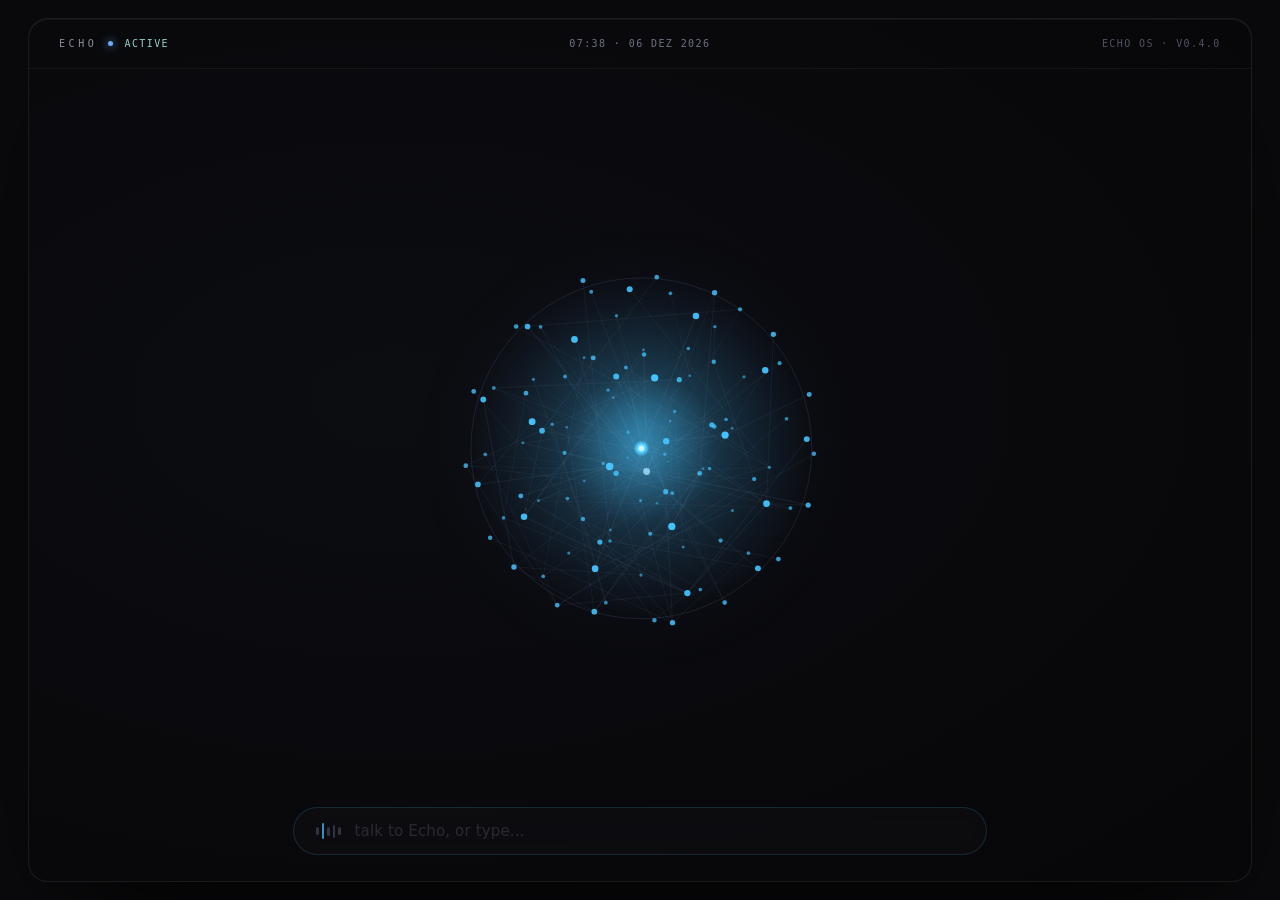
==== commit 62c9f814: "feat: add adaptive Echo OS layout and response focus modes" ====
--- a/prototype_web_ui/web/index.html
+++ b/prototype_web_ui/web/index.html
@@ -12,14 +12,16 @@
 <body>
   <main class="prototype-shell">
     <div id="stageScaler" class="stage-scaler">
-      <section class="stage" aria-label="Echo prototype" data-telemetry-panel="closed">
-        <svg class="ticks" viewBox="0 0 1300 812" aria-hidden="true">
-          <path d="M28 44 h20 M28 44 v20"></path>
-          <path d="M1272 44 h-20 M1272 44 v20"></path>
-          <path d="M28 768 h20 M28 768 v-20"></path>
-          <path d="M1272 768 h-20 M1272 768 v-20"></path>
-        </svg>
-
+      <section
+        class="stage"
+        aria-label="Echo prototype"
+        data-telemetry-panel="closed"
+        data-layout-density="standard"
+        data-entity-scale="standard"
+        data-entity-anchor="center"
+        data-response-size="none"
+        data-response-layout="inline"
+      >
         <header class="topbar">
           <div class="topbar-left">
             <span class="wordmark">ECHO</span>
@@ -29,6 +31,14 @@
           <time id="topbarClock" class="topbar-clock" aria-label="Hora e data atuais">--:-- · -- --- ----</time>
           <span id="appVersion" class="topbar-version">ECHO OS · v0.4.0</span>
         </header>
+
+        <div class="adaptive-layout-grid" aria-hidden="true">
+          <div class="layout-region layout-region--left"></div>
+          <div class="layout-region layout-region--stage"></div>
+          <div class="layout-region layout-region--right"></div>
+          <div class="layout-region layout-region--response"></div>
+          <div class="layout-region layout-region--composer"></div>
+        </div>
 
         <div class="echo-main">
           <canvas
@@ -38,7 +48,7 @@
           ></canvas>
 
           <p id="echoSays" class="echo-says" aria-live="polite"></p>
-          <div id="echoResponse" class="echo-response" aria-live="polite"></div>
+          <div id="echoResponse" class="echo-response" aria-live="polite" data-response-layout="inline"></div>
 
           <button
             id="telemetryCompact"
--- a/prototype_web_ui/web/styles.css
+++ b/prototype_web_ui/web/styles.css
@@ -17,6 +17,26 @@
   --hairline: rgba(255,255,255,.08);
   --mono: "Geist Mono", "Cascadia Mono", "Consolas", monospace;
   --sans: "Geist", "Segoe UI", system-ui, sans-serif;
+  --shell-inline-margin: clamp(12px, 2.2vw, 42px);
+  --shell-block-margin: clamp(10px, 2vh, 28px);
+  --header-height: clamp(48px, 5.6vh, 64px);
+  --input-height: 72px;
+  --content-max-width: min(1440px, calc(100vw - var(--shell-inline-margin) * 2));
+  --reading-max-width: min(980px, 70vw);
+  --entity-size: clamp(210px, 26vmin, 360px);
+  --entity-size-actual: var(--entity-size);
+  --safe-gap: clamp(14px, 2vw, 34px);
+  --response-max-height: min(34vh, 360px);
+  --response-top: calc(var(--header-height) + var(--entity-size-actual) + var(--safe-gap) * 1.5);
+  --response-bottom: calc(var(--input-height) + var(--safe-gap) + 34px);
+  --response-max-height-current: var(--response-max-height);
+  --focus-response-left: var(--safe-gap);
+  --focus-response-width: min(980px, calc(100% - var(--safe-gap) * 2));
+  --telemetry-panel-width: 318px;
+  --telemetry-panel-padding: 18px 18px 16px;
+  --telemetry-panel-gap: 12px;
+  --telemetry-panel-font-size: 11px;
+  --telemetry-panel-label-size: 9px;
 }
 
 html,
@@ -45,36 +65,114 @@
 
 .stage-scaler {
   position: absolute;
-  left: 50%;
-  top: 50%;
-  width: 1300px;
-  height: 812px;
+  inset: var(--shell-block-margin) var(--shell-inline-margin);
+  width: auto;
+  height: auto;
+  transform: none;
   transform-origin: center center;
 }
 
 .stage {
   position: relative;
-  width: 1300px;
-  height: 812px;
+  width: 100%;
+  height: 100%;
+  min-width: 0;
+  min-height: 0;
   border-radius: 20px;
   overflow: hidden;
   background: radial-gradient(120% 100% at 30% 44%, var(--frame-a) 0%, var(--frame-b) 60%, var(--frame-c) 100%);
   border: 1px solid var(--hairline);
   box-shadow: 0 50px 110px -46px #000, 0 1px 0 rgba(255,255,255,.05) inset;
+  container-type: size;
+  --stage-width: 1300px;
+  --stage-height: 812px;
 }
 
 .echo-main {
   position: absolute;
   z-index: 1;
-  top: 56px;
+  top: var(--header-height);
   right: 0;
   bottom: 0;
   left: 0;
   overflow: hidden;
 }
 
-#mind,
-.ticks {
+.adaptive-layout-grid {
+  position: absolute;
+  z-index: 0;
+  inset: var(--header-height) 0 0;
+  display: grid;
+  grid-template-columns: minmax(0, 1fr) minmax(320px, var(--content-max-width)) minmax(0, 1fr);
+  grid-template-rows: minmax(0, 1fr) auto var(--input-height);
+  grid-template-areas:
+    "left stage right"
+    "left response right"
+    "left composer right";
+  gap: var(--safe-gap);
+  padding: var(--safe-gap);
+  pointer-events: none;
+}
+
+.layout-region {
+  min-width: 0;
+  min-height: 0;
+}
+
+.layout-region--left { grid-area: left; }
+.layout-region--stage { grid-area: stage; }
+.layout-region--right { grid-area: right; }
+.layout-region--response { grid-area: response; }
+.layout-region--composer { grid-area: composer; }
+
+.layout-region--left:empty,
+.layout-region--right:empty {
+  display: block;
+}
+
+.stage[data-layout-density="compact"] {
+  --content-max-width: min(100%, calc(100vw - var(--shell-inline-margin) * 2));
+  --reading-max-width: min(100%, calc(100vw - var(--safe-gap) * 2));
+  --entity-size: clamp(140px, 32vmin, 210px);
+  --response-max-height: min(30vh, 260px);
+}
+
+.stage[data-layout-density="standard"] {
+  --content-max-width: min(1180px, calc(100vw - var(--shell-inline-margin) * 2));
+  --reading-max-width: min(900px, 72vw);
+  --entity-size: clamp(210px, 28vmin, 320px);
+}
+
+.stage[data-layout-density="wide"] {
+  --content-max-width: min(1540px, calc(100vw - var(--shell-inline-margin) * 2));
+  --reading-max-width: min(1120px, 72vw);
+  --entity-size: clamp(260px, 24vmin, 380px);
+  --response-max-height: min(42vh, 460px);
+  --telemetry-panel-width: 354px;
+  --telemetry-panel-padding: 20px 20px 18px;
+  --telemetry-panel-gap: 13px;
+  --telemetry-panel-font-size: 12px;
+  --telemetry-panel-label-size: 10px;
+}
+
+.stage[data-layout-density="ultrawide"] {
+  --content-max-width: min(1880px, calc(100vw - var(--shell-inline-margin) * 2));
+  --reading-max-width: min(1240px, 58vw);
+  --entity-size: clamp(300px, 22vmin, 440px);
+  --response-max-height: min(48vh, 560px);
+  --telemetry-panel-width: 366px;
+  --telemetry-panel-padding: 21px 21px 19px;
+  --telemetry-panel-gap: 14px;
+  --telemetry-panel-font-size: 12px;
+  --telemetry-panel-label-size: 10px;
+}
+
+.stage[data-entity-scale="hero"] { --entity-size-actual: calc(var(--entity-size) * 1.08); }
+.stage[data-entity-scale="standard"] { --entity-size-actual: var(--entity-size); }
+.stage[data-entity-scale="reduced"] { --entity-size-actual: calc(var(--entity-size) * .78); }
+.stage[data-entity-scale="compact"] { --entity-size-actual: calc(var(--entity-size) * .62); }
+
+#mind {
   position: absolute;
   inset: 0;
   width: 100%;
@@ -97,19 +195,11 @@
   box-shadow: 0 0 0 1px rgba(143,208,196,.38) inset;
 }
 
-.ticks {
-  z-index: 2;
-  pointer-events: none;
-  fill: none;
-  stroke: rgba(255,255,255,.12);
-  stroke-width: 1;
-}
-
 .topbar {
   position: absolute;
   z-index: 5;
   inset: 0 0 auto 0;
-  height: 56px;
+  height: var(--header-height);
   display: grid;
   grid-template-columns: 1fr auto 1fr;
   align-items: center;
@@ -191,9 +281,9 @@
 .echo-response {
   position: absolute;
   left: 50%;
-  bottom: 145px;
-  width: min(680px, calc(100% - 120px));
-  max-height: 210px;
+  bottom: var(--response-bottom);
+  width: min(var(--reading-max-width), calc(100% - var(--safe-gap) * 2));
+  max-height: var(--response-max-height);
   z-index: 7;
   margin: 0;
   overflow: hidden;
@@ -215,12 +305,13 @@
   transform: translateX(-50%) translateY(0);
 }
 
-.stage[data-response-mode="reading"] .echo-response {
+.stage[data-response-layout="stacked"] .echo-response,
+.stage[data-response-layout="focus"] .echo-response {
   left: 50%;
-  top: 286px;
+  top: var(--response-top);
   bottom: auto;
-  width: min(920px, calc(100% - 120px));
-  max-height: min(330px, calc(100% - 410px));
+  width: min(var(--reading-max-width), calc(100% - var(--safe-gap) * 2));
+  max-height: min(var(--response-max-height), var(--response-max-height-current));
   padding: 22px 28px 28px;
   overflow-y: auto;
   text-align: left;
@@ -235,8 +326,86 @@
   scrollbar-color: rgba(143,208,196,.24) transparent;
 }
 
-.stage[data-response-mode="reading"] .echo-response::before,
-.stage[data-response-mode="reading"] .echo-response::after {
+.stage[data-response-layout="inline"] .echo-response {
+  width: min(680px, calc(100% - var(--safe-gap) * 2));
+  max-height: min(24vh, 220px);
+  padding: 0;
+  background: transparent;
+  border: 0;
+  box-shadow: none;
+  pointer-events: none;
+  text-align: center;
+}
+
+.stage[data-response-layout="focus"] .echo-response {
+  left: var(--focus-response-left);
+  width: var(--focus-response-width);
+  max-height: min(58vh, var(--response-max-height-current));
+  padding: 26px 32px 30px;
+  font-size: 18px;
+  transform: translateY(6px);
+}
+
+.stage[data-response-layout="focus"] .echo-response.visible {
+  transform: translateY(0);
+}
+
+.stage[data-response-layout="focus"][data-entity-anchor="top-center"] .echo-response {
+  left: 50%;
+  width: min(980px, calc(100% - var(--safe-gap) * 2));
+  transform: translateX(-50%) translateY(6px);
+}
+
+.stage[data-response-layout="focus"][data-entity-anchor="top-center"] .echo-response.visible {
+  transform: translateX(-50%) translateY(0);
+}
+
+.stage[data-response-layout="stacked"] .echo-response {
+  width: min(860px, calc(100% - var(--safe-gap) * 2));
+  max-height: min(34vh, var(--response-max-height-current));
+}
+
+.echo-response p,
+.echo-response ul {
+  margin: 0;
+}
+
+.echo-response p + p,
+.echo-response p + ul,
+.echo-response ul + p,
+.echo-response ul + ul {
+  margin-top: .72em;
+}
+
+.echo-response ul {
+  padding-left: 1.18em;
+}
+
+.echo-response li + li {
+  margin-top: .32em;
+}
+
+.echo-response strong {
+  color: rgba(234,236,243,.94);
+  font-weight: 560;
+}
+
+.echo-response em {
+  color: rgba(220,225,236,.9);
+}
+
+.echo-response code {
+  padding: .08em .34em;
+  border-radius: 4px;
+  background: rgba(255,255,255,.06);
+  color: rgba(202,224,244,.95);
+  font: 400 .92em var(--mono);
+}
+
+.stage[data-response-layout="stacked"] .echo-response::before,
+.stage[data-response-layout="stacked"] .echo-response::after,
+.stage[data-response-layout="focus"] .echo-response::before,
+.stage[data-response-layout="focus"] .echo-response::after {
   content: "";
   position: sticky;
   display: block;
@@ -245,44 +414,63 @@
   z-index: 1;
 }
 
-.stage[data-response-mode="reading"] .echo-response::before {
+.stage[data-response-layout="stacked"] .echo-response::before,
+.stage[data-response-layout="focus"] .echo-response::before {
   top: -22px;
   margin: -22px -28px 4px;
   background: linear-gradient(to bottom, rgba(8,10,15,.82), rgba(8,10,15,0));
 }
 
-.stage[data-response-mode="reading"] .echo-response::after {
+.stage[data-response-layout="stacked"] .echo-response::after,
+.stage[data-response-layout="focus"] .echo-response::after {
   bottom: -28px;
   margin: 4px -28px -28px;
   background: linear-gradient(to top, rgba(8,10,15,.86), rgba(8,10,15,0));
 }
 
-.stage[data-response-mode="reading"] .echo-response::-webkit-scrollbar {
+.stage[data-response-layout="stacked"] .echo-response::-webkit-scrollbar,
+.stage[data-response-layout="focus"] .echo-response::-webkit-scrollbar {
   width: 7px;
 }
 
-.stage[data-response-mode="reading"] .echo-response::-webkit-scrollbar-track {
+.stage[data-response-layout="stacked"] .echo-response::-webkit-scrollbar-track,
+.stage[data-response-layout="focus"] .echo-response::-webkit-scrollbar-track {
   background: transparent;
 }
 
-.stage[data-response-mode="reading"] .echo-response::-webkit-scrollbar-thumb {
+.stage[data-response-layout="stacked"] .echo-response::-webkit-scrollbar-thumb,
+.stage[data-response-layout="focus"] .echo-response::-webkit-scrollbar-thumb {
   background: rgba(143,208,196,0);
   border-radius: 999px;
 }
 
-.stage[data-response-mode="reading"] .echo-response:hover::-webkit-scrollbar-thumb,
-.stage[data-response-mode="reading"] .echo-response:focus-visible::-webkit-scrollbar-thumb {
+.stage[data-response-layout="stacked"] .echo-response:hover::-webkit-scrollbar-thumb,
+.stage[data-response-layout="stacked"] .echo-response:focus-visible::-webkit-scrollbar-thumb,
+.stage[data-response-layout="focus"] .echo-response:hover::-webkit-scrollbar-thumb,
+.stage[data-response-layout="focus"] .echo-response:focus-visible::-webkit-scrollbar-thumb {
   background: rgba(143,208,196,.26);
 }
 
-.stage[data-response-mode="reading"] .telemetry-compact {
-  bottom: 92px;
+.stage[data-response-layout="stacked"] .telemetry-compact {
+  bottom: calc(var(--input-height) + var(--safe-gap) + 28px);
+}
+
+.stage[data-response-layout="stacked"] .input-zone {
+  bottom: calc(var(--safe-gap) + 24px);
+}
+
+.stage[data-response-layout="focus"] .telemetry-compact {
+  bottom: calc(var(--input-height) + var(--safe-gap) + 20px);
+}
+
+.stage[data-response-layout="focus"] .input-zone {
+  bottom: calc(var(--safe-gap) + 18px);
 }
 
 @media (max-height: 720px) {
-  .stage[data-response-mode="reading"] .echo-response {
-    top: 238px;
-    max-height: min(280px, calc(100% - 360px));
+  .stage[data-response-layout="stacked"] .echo-response,
+  .stage[data-response-layout="focus"] .echo-response {
+    max-height: min(280px, var(--response-max-height-current));
   }
 }
 
@@ -294,7 +482,7 @@
   position: absolute;
   z-index: 7;
   left: 50%;
-  bottom: 124px;
+  bottom: calc(var(--input-height) + var(--safe-gap) + 10px);
   transform: translateX(-50%) translateY(4px);
   border: 0;
   background: transparent;
@@ -343,8 +531,8 @@
   z-index: 9;
   top: var(--workspace-y, 92px);
   left: var(--workspace-x, 56px);
-  width: 318px;
-  padding: 18px 18px 16px;
+  width: var(--telemetry-panel-width);
+  padding: var(--telemetry-panel-padding);
   opacity: 0;
   transform: translateX(-18px);
   pointer-events: none;
@@ -414,7 +602,7 @@
 
 .telemetry-section {
   display: grid;
-  gap: 12px;
+  gap: var(--telemetry-panel-gap);
   padding: 15px 0;
   border-top: 1px solid rgba(255,255,255,.07);
 }
@@ -602,13 +790,13 @@
 .telemetry-row span,
 .telemetry-behaviour > span {
   color: rgba(139,142,153,.82);
-  font: 400 9px var(--mono);
+  font: 400 var(--telemetry-panel-label-size) var(--mono);
   letter-spacing: .16em;
 }
 
 .telemetry-row strong {
   color: rgba(234,236,243,.88);
-  font: 500 11px var(--mono);
+  font: 500 var(--telemetry-panel-font-size) var(--mono);
   letter-spacing: .1em;
   text-align: right;
   text-transform: uppercase;
@@ -849,7 +1037,7 @@
   z-index: 6;
   left: 0;
   right: 0;
-  bottom: 30px;
+  bottom: var(--safe-gap);
   display: flex;
   flex-direction: column;
   align-items: center;
@@ -915,7 +1103,7 @@
 }
 
 #voiceIn {
-  width: 440px;
+  width: clamp(260px, 42vw, 780px);
   border: 0;
   outline: 0;
   background: transparent;
@@ -983,6 +1171,27 @@
 }
 
 @media (max-width: 760px), (max-height: 620px) {
+  :root {
+    --shell-inline-margin: 8px;
+    --shell-block-margin: 8px;
+    --safe-gap: 12px;
+    --input-height: 68px;
+  }
+
+  .adaptive-layout-grid {
+    grid-template-columns: 1fr;
+    grid-template-rows: minmax(0, 1fr) auto var(--input-height);
+    grid-template-areas:
+      "stage"
+      "response"
+      "composer";
+  }
+
+  .layout-region--left,
+  .layout-region--right {
+    display: none;
+  }
+
   .telemetry-panel {
     width: 252px;
     max-height: calc(100% - 190px);
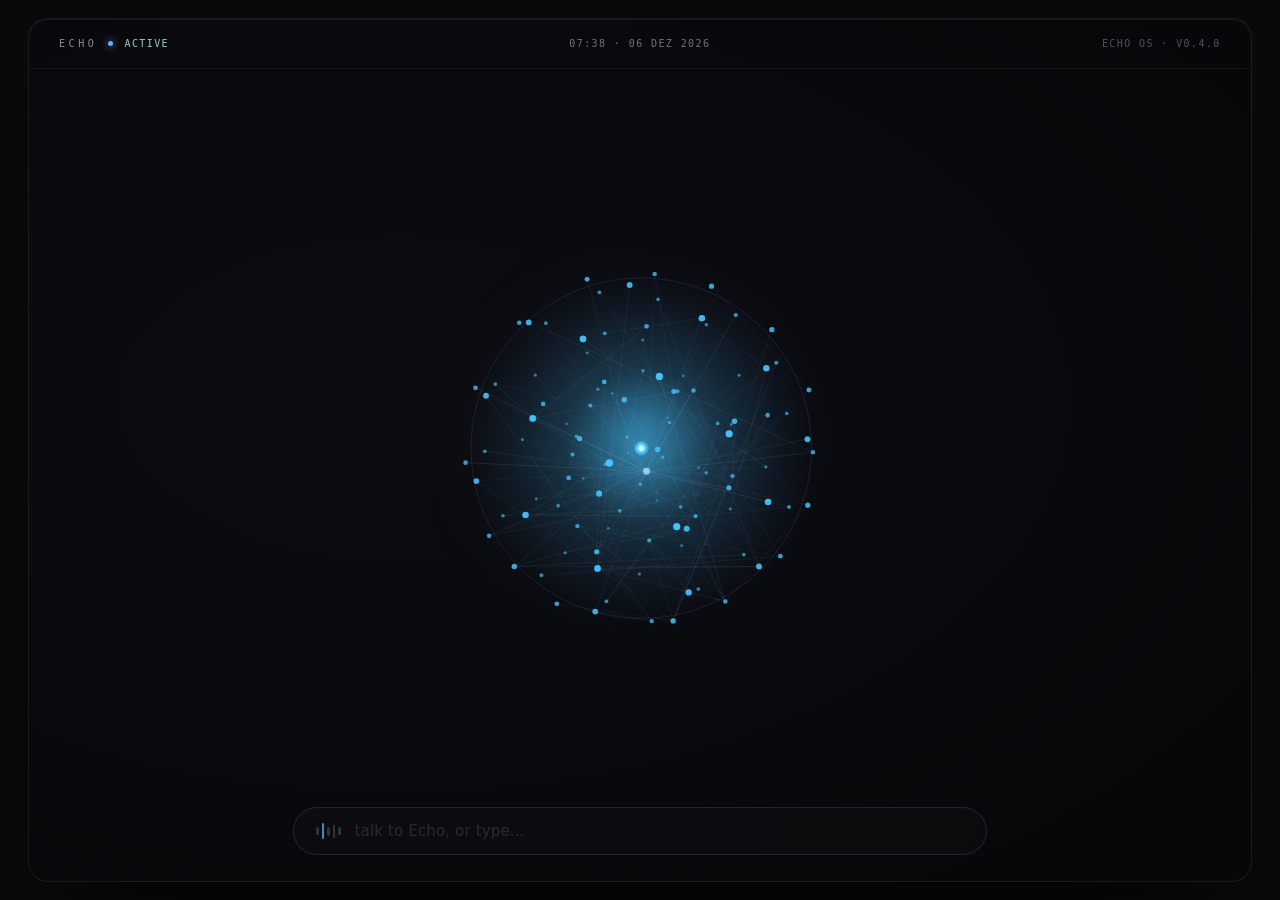
==== commit 53243705: "feat: stabilize cognitive workspace foundation" ====
--- a/prototype_web_ui/web/index.html
+++ b/prototype_web_ui/web/index.html
@@ -7,6 +7,7 @@
   <link rel="stylesheet" href="./styles.css">
   <script src="qrc:///qtwebchannel/qwebchannel.js"></script>
   <script defer src="./echo_entity.js"></script>
+  <script defer src="./echo_workspace_objects.js"></script>
   <script defer src="./echo_ui.js"></script>
 </head>
 <body>
@@ -69,6 +70,9 @@
             </div>
           </div>
 
+          <svg id="workspaceTethers" class="workspace-tethers" aria-hidden="true" focusable="false"></svg>
+          <div id="workspaceObjects" class="workspace-objects" aria-label="Objetos de trabalho externalizados"></div>
+
           <section class="input-zone" aria-label="Entrada de texto">
             <form id="echoForm" class="input-pill">
               <div class="waver" aria-hidden="true">
--- a/prototype_web_ui/web/styles.css
+++ b/prototype_web_ui/web/styles.css
@@ -180,7 +180,12 @@
 }
 
 #mind {
-  z-index: 1;
+  /* Above .workspace-objects (5) and its focused child, so Echo is never
+     geometrically hidden behind a workspace surface -- a defensive net on
+     top of the real fix, which is that the focused surface's own left+right
+     sizing (see .workspace-object[data-state="focused"]) leaves Echo's
+     safe-anchor corner free by construction. */
+  z-index: 6;
   cursor: grab;
   touch-action: none;
   outline: 0;
@@ -981,6 +986,593 @@
   text-transform: uppercase;
 }
 
+/* Workspace objects (Passo 3: workspace adaptativo, revisto para "one
+   primary work surface"). At any moment there is at most one big surface
+   -- [data-role="primary"] -- and zero or more small [data-role="reference"]
+   cards. Role is set by echo_workspace_objects.js's WorkspaceScene, never
+   hardcoded per object type: the same two rules below make a DOCUMENT, a
+   DRAFT or a transient COMPARISON view the surface, whichever it is. */
+.workspace-tethers {
+  position: absolute;
+  inset: 0;
+  z-index: 4;
+  width: 100%;
+  height: 100%;
+  overflow: visible;
+  pointer-events: none;
+}
+
+.workspace-tether {
+  fill: none;
+  stroke: var(--cyan);
+  stroke-width: 1;
+  stroke-linecap: round;
+  opacity: .14;
+}
+
+.workspace-tether--entity {
+  opacity: .2;
+}
+
+.workspace-objects {
+  position: absolute;
+  inset: 0;
+  z-index: 5;
+  pointer-events: none;
+}
+
+.workspace-object {
+  position: absolute;
+  overflow: hidden;
+  pointer-events: auto;
+  border-radius: 10px;
+  border: 1px solid rgba(255,255,255,.09);
+  background: rgba(12,14,20,.85);
+  box-shadow: 0 22px 48px -30px #000;
+  padding: 12px 13px 10px;
+  opacity: 0;
+  transform: translateY(6px) scale(.98);
+  transition: opacity .4s ease, transform .45s cubic-bezier(.2,.8,.3,1), left .3s ease, top .3s ease, width .3s ease;
+}
+
+.workspace-object[data-state="created"],
+.workspace-object[data-state="active"],
+.workspace-object[data-state="background"] {
+  opacity: 1;
+  transform: translateY(0) scale(1);
+}
+
+.workspace-object[data-dragging="true"] {
+  transition: none;
+}
+
+/* Passo 3.2, "esconde isto por agora" -- stays in the registry (so "mostra
+   X" can bring it back) and keeps its animatable properties (unlike
+   display:none), but is pulled out of view and out of interaction. */
+.workspace-object[data-hidden="true"] {
+  opacity: 0 !important;
+  pointer-events: none;
+}
+
+.workspace-object[data-type="document"] { border-color: rgba(70,197,255,.24); }
+.workspace-object[data-type="draft"] { border-color: rgba(255,196,110,.28); }
+.workspace-object[data-type="comparison"] { border-color: rgba(180,140,255,.28); }
+.workspace-object[data-type="excerpt"] { border-color: rgba(120,220,170,.28); }
+
+/* --- Reference role: small, one action, fully legible (never dimmed --
+   section 4 asked for a clean small card, not greyed-out clutter). --- */
+.workspace-object[data-role="reference"] {
+  width: 190px;
+  max-height: 150px;
+  opacity: 1;
+}
+
+.workspace-object[data-role="reference"] .workspace-object__header {
+  cursor: grab;
+  touch-action: none;
+}
+
+.workspace-object[data-role="reference"][data-dragging="true"] .workspace-object__header {
+  cursor: grabbing;
+}
+
+.workspace-object[data-role="reference"] .workspace-object__body {
+  max-height: 80px;
+}
+
+/* --- Primary role: the ONE surface, whatever object currently is it.
+   left+right (not a fixed width) so it geometrically stops short of
+   Echo's measured position by construction. --- */
+.workspace-object[data-role="primary"] {
+  left: var(--safe-gap) !important;
+  top: calc(var(--header-height) + var(--safe-gap)) !important;
+  /* 374px is not decorative: it's the entity's own worst-case reach from
+     the stage's right edge -- topRightX's fallback radius (180) + its
+     fallback safe-gap*1.4 (33.6) + the entity's own drawn fallback radius
+     (160) = 373.6px, measured directly against resolveSafeEchoAnchor's and
+     EchoEntity.responsiveRadius()'s fallback constants in echo_ui.js/
+     echo_entity.js (both hit their fallback branch here, since
+     getComputedStyle never resolves a clamp()-valued custom property back
+     to a px number). Used only as the FIRST-PAINT reservation, before
+     echo_workspace_objects.js's updateEchoProximity() has measured this
+     very rect and moved Echo to a real point next to it -- see section 12,
+     not the final word on where Echo ends up. */
+  right: calc(374px + var(--safe-gap));
+  width: auto;
+  max-height: min(74vh, 660px);
+  padding: 18px 20px 18px;
+  cursor: default;
+}
+
+.workspace-object[data-role="primary"] .workspace-object__header {
+  cursor: default;
+}
+
+.workspace-object[data-role="primary"] .workspace-object__title {
+  font-size: 19px;
+  white-space: normal;
+}
+
+.workspace-object[data-role="primary"] .workspace-object__subtitle {
+  font-size: 13px;
+  color: var(--cyan-soft);
+}
+
+.workspace-object[data-role="primary"] .workspace-object__body {
+  max-height: none;
+  height: calc(100% - 92px);
+}
+
+.workspace-object[data-role="primary"] .workspace-object__text {
+  font-size: 14px;
+  line-height: 1.6;
+}
+
+.workspace-object__header {
+  display: flex;
+  align-items: center;
+  justify-content: space-between;
+}
+
+.workspace-object__type {
+  font: 400 9px var(--mono);
+  letter-spacing: .08em;
+  color: var(--text-faint);
+  text-transform: uppercase;
+}
+
+/* Always in the DOM (see echo_workspace_objects.js buildNode), only shown
+   for a closable surface -- today, a transient comparison view -- same
+   header-close convention as #researchWorkspace/#telemetryPanel. A
+   primary DOCUMENT/DRAFT has nothing to "close": it just is the surface
+   until superseded. */
+.workspace-object__close {
+  display: none;
+  width: 22px;
+  height: 22px;
+  align-items: center;
+  justify-content: center;
+  border: 0;
+  border-radius: 6px;
+  background: rgba(255,255,255,.04);
+  color: var(--text-low);
+  font-size: 15px;
+  line-height: 1;
+  cursor: pointer;
+}
+
+.workspace-object__close:hover {
+  color: var(--text-high);
+  background: rgba(255,255,255,.09);
+}
+
+.workspace-object[data-closable="true"] .workspace-object__close {
+  display: flex;
+}
+
+.workspace-object__title {
+  margin: 8px 0 0;
+  color: var(--text-high);
+  font-size: 13px;
+  font-weight: 500;
+  line-height: 1.3;
+  white-space: nowrap;
+  overflow: hidden;
+  text-overflow: ellipsis;
+}
+
+.workspace-object__subtitle {
+  margin: 2px 0 0;
+  color: var(--text-low);
+  font: 300 11px var(--sans);
+}
+
+.workspace-object__body {
+  margin-top: 8px;
+  overflow: auto;
+}
+
+.workspace-object__text,
+.workspace-object__working {
+  margin: 0;
+  color: var(--text-mid);
+  font: 300 12px/1.5 var(--sans);
+  white-space: pre-wrap;
+}
+
+.workspace-object__working {
+  color: var(--cyan-soft);
+}
+
+.workspace-object[data-working="true"] .workspace-object__working {
+  animation: workspace-object-pulse 1.6s ease-in-out infinite;
+}
+
+@keyframes workspace-object-pulse {
+  0%, 100% { opacity: .55; }
+  50% { opacity: 1; }
+}
+
+.workspace-object__comparison {
+  display: grid;
+  grid-template-columns: 1fr 1fr;
+  gap: 14px;
+  height: 100%;
+}
+
+.workspace-object__comparison-col {
+  min-width: 0;
+  height: 100%;
+  overflow: auto;
+  border: 1px solid rgba(255,255,255,.07);
+  border-radius: 8px;
+  padding: 10px 12px;
+  background: rgba(255,255,255,.02);
+}
+
+.workspace-object__comparison-col span {
+  display: block;
+  margin-bottom: 6px;
+  color: #6f96b8;
+  font: 400 9px var(--mono);
+  letter-spacing: .06em;
+  text-transform: uppercase;
+}
+
+.workspace-object__comparison-col p {
+  margin: 0;
+  color: var(--text-mid);
+  font: 300 11px/1.5 var(--sans);
+  white-space: pre-wrap;
+}
+
+.workspace-object[data-role="primary"] .workspace-object__comparison-col span {
+  font-size: 10px;
+  color: var(--cyan-soft);
+}
+
+.workspace-object[data-role="primary"] .workspace-object__comparison-col p {
+  font-size: 13px;
+  line-height: 1.6;
+}
+
+/* Action hierarchy (section 8): a handful of contextual buttons on the
+   primary surface, one on a reference card -- never a control panel. */
+.workspace-object__actions {
+  display: flex;
+  flex-wrap: wrap;
+  gap: 6px;
+  margin-top: 10px;
+}
+
+.workspace-object__actions button {
+  border: 1px solid rgba(255,255,255,.1);
+  background: rgba(255,255,255,.04);
+  color: var(--text-low);
+  font: 400 10px var(--mono);
+  text-transform: uppercase;
+  letter-spacing: .04em;
+  border-radius: 6px;
+  padding: 5px 9px;
+  cursor: pointer;
+}
+
+.workspace-object__actions button:hover {
+  color: var(--text-high);
+  background: rgba(255,255,255,.09);
+}
+
+/* Secondary actions (restore/discard on a draft primary surface) exist
+   but only reveal on hover/focus -- never permanent buttons competing
+   with the 2-4 primary ones. */
+.workspace-object__actions-secondary {
+  display: flex;
+  flex-wrap: wrap;
+  gap: 6px;
+  margin-top: 6px;
+  opacity: 0;
+  transition: opacity .2s ease;
+}
+
+.workspace-object__actions-secondary:empty {
+  display: none;
+}
+
+.workspace-object:hover .workspace-object__actions-secondary,
+.workspace-object:focus-within .workspace-object__actions-secondary {
+  opacity: 1;
+}
+
+.workspace-object__actions-secondary button {
+  border: 0;
+  background: none;
+  color: var(--text-faint);
+  font: 400 10px var(--mono);
+  text-transform: uppercase;
+  letter-spacing: .04em;
+  padding: 3px 2px;
+  cursor: pointer;
+  text-decoration: underline;
+  text-decoration-color: transparent;
+}
+
+.workspace-object__actions-secondary button:hover {
+  color: var(--text-low);
+  text-decoration-color: currentColor;
+}
+
+/* While the workspace has an active surface, the work remains the
+   protagonist, but Echo's reply must still be perceptible. Only the old
+   placeholder hint is hidden; the real response stays above workspace
+   objects through its normal z-index and subtle reading-mode styling. */
+.stage[data-workspace-object-focus="true"] .workspace-hint {
+  opacity: 0 !important;
+  pointer-events: none !important;
+}
+
+.stage[data-workspace-object-focus="true"] .echo-response.visible {
+  opacity: .96;
+  z-index: 8;
+}
+
+/* --- Phase 3B/3C: Representation Renderer -------------------------------
+   cards/list are flat projections -- no primary/reference distinction, so
+   [data-role] is intentionally absent on their nodes (see
+   echo_workspace_objects.js's renderRepresentation/updateRepresentationNode).
+   side_by_side reuses the EXISTING [data-role="primary"]/["reference"]
+   rules above, with one Phase 3C addition ([data-compact-major] below) for
+   short-content majors. Transitions/reduced-motion are inherited from
+   .workspace-object's own rule + the global prefers-reduced-motion
+   override at the bottom of this file -- nothing new introduced for
+   either.
+
+   Phase 3C (cognitive layout baseline): the container itself
+   (#workspaceObjects, full-viewport, inset:0) only ever CENTERS its
+   content -- any border/background/sizing lives on the shrink-to-fit
+   `.workspace-representation-group` wrapper instead. Styling the full-
+   bleed container directly was the "list becomes a full-height sidebar"
+   bug: a border+background painted across the WHOLE viewport regardless
+   of how little content (3 short rows) was actually inside it. */
+
+.workspace-objects[data-representation-style="cards"],
+.workspace-objects[data-representation-style="list"] {
+  /* Grid's place-items centers a shrink-to-fit item by its own intrinsic
+     size cleanly; a flex container centering a flex-wrap child is
+     ambiguous (its width can resolve to a single column's min-content
+     instead of the natural multi-column max-content width). */
+  display: grid;
+  place-items: center;
+  padding: calc(var(--header-height) + var(--safe-gap)) var(--safe-gap) var(--safe-gap);
+}
+
+.workspace-representation-group {
+  pointer-events: auto;
+  display: flex;
+}
+
+/* A balanced, content-sized cluster near the working area -- not pinned
+   to a corner, not stretched to fill available width just because it's
+   there (section 2/4). */
+.workspace-objects[data-representation-style="cards"] .workspace-representation-group {
+  flex-wrap: wrap;
+  align-content: center;
+  justify-content: center;
+  gap: 20px;
+  max-width: min(64vw, 620px);
+}
+
+/* A quiet, single panel sized to its OWN content (grows with more rows,
+   capped at a sensible max so only a genuinely long list scrolls --
+   section 5's explicit requirement), never a fixed full-height sidebar. */
+.workspace-objects[data-representation-style="list"] .workspace-representation-group {
+  flex-direction: column;
+  align-items: stretch;
+  width: min(300px, 32vw);
+  max-height: min(50vh, 380px);
+  overflow-y: auto;
+  border: 1px solid var(--hairline);
+  border-radius: 10px;
+  background: rgba(12,14,20,.6);
+}
+
+/* Neutralizes the base .workspace-object's absolute positioning/sizing --
+   both cards and list rows flow normally inside the group wrapper above. */
+.workspace-object[data-representation-role] {
+  position: static;
+  left: auto;
+  top: auto;
+  right: auto;
+  width: auto;
+  max-height: none;
+}
+
+/* Content-driven, not a fixed viewport-relative box (section 3) -- shrinks
+   to the title's own width within calm min/max bounds, with roomier
+   padding/type than the old cramped "widget" sizing so it reads as a
+   thought object, not a form control. Only a card carrying real body text
+   grows past the min width (the generic __body rule's own line-wrapping
+   already handles that; no separate rule needed here). */
+.workspace-objects[data-representation-style="cards"] .workspace-object[data-representation-role] {
+  width: fit-content;
+  min-width: 160px;
+  max-width: 260px;
+  padding: 20px 24px;
+}
+
+.workspace-objects[data-representation-style="cards"] .workspace-object[data-representation-role] .workspace-object__title {
+  font-size: 15px;
+  white-space: normal;
+}
+
+/* A subtle accent only -- side_by_side is the style that actually resizes
+   majors; cards keeps every object the same size and just tags which
+   one(s) the backend marked major, so it never turns into a second
+   competing "primary" look. */
+.workspace-objects[data-representation-style="cards"] .workspace-object[data-representation-role="major"] {
+  border-color: rgba(70,197,255,.4);
+  box-shadow: 0 0 0 1px rgba(70,197,255,.25), 0 22px 48px -30px #000;
+}
+
+/* No technical eyebrow ("OBJETO"/"TAREFA") or close button on a generic
+   representation card/row -- section 16 explicitly asks to avoid
+   debug-style status chrome here. */
+.workspace-objects[data-representation-style="cards"] .workspace-object__header,
+.workspace-objects[data-representation-style="list"] .workspace-object__header {
+  display: none;
+}
+
+.workspace-objects[data-representation-style="list"] .workspace-object[data-representation-role] {
+  border: 0;
+  border-bottom: 1px solid var(--hairline);
+  border-radius: 0;
+  background: transparent;
+  box-shadow: none;
+  padding: 10px 16px;
+  flex-shrink: 0;
+}
+
+.workspace-objects[data-representation-style="list"] .workspace-object[data-representation-role]:last-child {
+  border-bottom: 0;
+}
+
+/* One lean line per row -- body/actions stay for cards, but a list reads
+   as titles only, which is what makes it visibly a LIST rather than
+   cards stacked vertically. */
+.workspace-objects[data-representation-style="list"] .workspace-object__body,
+.workspace-objects[data-representation-style="list"] .workspace-object__actions,
+.workspace-objects[data-representation-style="list"] .workspace-object__actions-secondary {
+  display: none;
+}
+
+.workspace-objects[data-representation-style="list"] .workspace-object__title {
+  white-space: normal;
+  font-size: 13px;
+}
+
+.workspace-objects[data-representation-style="list"] .workspace-object[data-representation-role="major"] .workspace-object__title {
+  color: var(--cyan-soft);
+}
+
+/* Phase 3C: a compact side_by_side pair (short-content majors, see
+   isCompactObject in echo_workspace_objects.js) -- same [data-role=
+   "primary"] surface, just with a calmer, smaller-content presentation
+   (no technical eyebrow, larger centered title) than a real document
+   surface, matching the cards/list treatment above instead of looking
+   like a miniature document editor. Geometry itself (left/top/width/
+   max-height) is set inline by layoutCompactMajorSurfaces(), not here. */
+.workspace-object[data-role="primary"][data-compact-major="true"] {
+  padding: 22px 26px;
+}
+
+.workspace-object[data-role="primary"][data-compact-major="true"] .workspace-object__header {
+  display: none;
+}
+
+.workspace-object[data-role="primary"][data-compact-major="true"] .workspace-object__title {
+  font-size: 16px;
+  text-align: center;
+}
+
+.workspace-object[data-role="primary"][data-compact-major="true"] .workspace-object__body {
+  height: auto;
+  text-align: center;
+}
+
+/* Phase 4 (Cognitive Workspace Blueprint v2): ATTENTION visual language
+   (section 18) -- subtle opacity/scale differences ONLY, layered on top
+   of whatever data-role/data-representation-role already decided (never
+   overriding position/size, never flashy color coding or dashboard
+   badges -- section 18 explicitly asks to keep Echo's dark/futuristic/
+   minimal language). FOCUS gets the strongest hierarchy (full opacity,
+   a faint accent ring); ACTIVE/VISIBLE are the calm default (no override
+   needed, the base rule already reads that way); GLANCEABLE quietens;
+   MINIMIZED collapses to a small chip (section 16 -- no heavy dock/
+   taskbar, just a compact label); HIDDEN is not rendered at all. */
+.workspace-object[data-attention="focus"] {
+  box-shadow: 0 0 0 1px rgba(120,190,255,.35), 0 22px 48px -30px #000;
+}
+
+.workspace-object[data-attention="glanceable"] {
+  opacity: .68;
+}
+
+.workspace-object[data-attention="hidden"] {
+  display: none;
+}
+
+/* Section 16: a lightweight chip, not a smaller card -- header/body/
+   actions all collapse away, leaving only the title as a quiet label the
+   user can still point back to ("mostra o email outra vez"). Applies
+   uniformly whether the node is currently a flat peer, a reference, or
+   even a major -- attention is orthogonal to representation, so this
+   never checks data-role/data-representation-role. */
+.workspace-object[data-attention="minimized"] {
+  width: auto;
+  min-width: 0;
+  max-width: 160px;
+  height: auto;
+  max-height: none;
+  padding: 6px 12px;
+  opacity: .6;
+  box-shadow: none;
+  border-color: rgba(255,255,255,.06);
+}
+
+.workspace-object[data-attention="minimized"] .workspace-object__header,
+.workspace-object[data-attention="minimized"] .workspace-object__body,
+.workspace-object[data-attention="minimized"] .workspace-object__actions,
+.workspace-object[data-attention="minimized"] .workspace-object__actions-secondary {
+  display: none;
+}
+
+.workspace-object[data-attention="minimized"] .workspace-object__title {
+  font-size: 11px;
+  white-space: nowrap;
+  overflow: hidden;
+  text-overflow: ellipsis;
+  color: var(--text-quiet, rgba(255,255,255,.55));
+}
+
+@media (max-width: 860px) {
+  .workspace-object[data-role="reference"] {
+    width: 150px;
+  }
+  .workspace-object__comparison {
+    grid-template-columns: 1fr;
+    gap: 10px;
+  }
+  .workspace-object__comparison-col {
+    height: auto;
+    max-height: 40vh;
+  }
+  /* Narrow layouts already send the entity to layoutRole=compact at a much
+     smaller --entity-size-actual (see Passo 2), so the primary surface can
+     safely reclaim the full width instead of reserving Echo's lane. */
+  .workspace-object[data-role="primary"] {
+    right: var(--safe-gap);
+  }
+}
+
 .workspace-hint {
   position: absolute;
   z-index: 3;
@@ -1142,11 +1734,26 @@
   color: #cfe0f2;
 }
 
+.stage[data-state="listening"] .status-dot {
+  background: #66cdff;
+  box-shadow: 0 0 10px #66cdff;
+}
+
 .stage[data-state="thinking"] .status-dot {
   background: var(--cyan);
   box-shadow: 0 0 12px var(--cyan);
 }
 
+.stage[data-state="reading"] .status-dot {
+  background: var(--cyan);
+  box-shadow: 0 0 10px var(--cyan);
+}
+
+.stage[data-state="working"] .status-dot {
+  background: var(--cyan);
+  box-shadow: 0 0 14px var(--cyan);
+}
+
 .stage[data-state="speaking"] .status-dot {
   background: #8fd0c4;
   box-shadow: 0 0 12px #8fd0c4;
@@ -1155,6 +1762,15 @@
 .stage[data-state="error"] .status-dot {
   background: #f08a8a;
   box-shadow: 0 0 12px #f08a8a;
+}
+
+/* Spatial roles (compact/focus) combine with whatever cognitive state is
+   active -- a subtle presence dip only, size/position stay owned by
+   --entity-size-actual (data-entity-scale) and the Adaptive Layout System. */
+.stage[data-echo-role="compact"] #mind,
+.stage[data-echo-role="focus"] #mind {
+  transition: opacity .6s ease;
+  opacity: .92;
 }
 
 @media (max-width: 980px) {
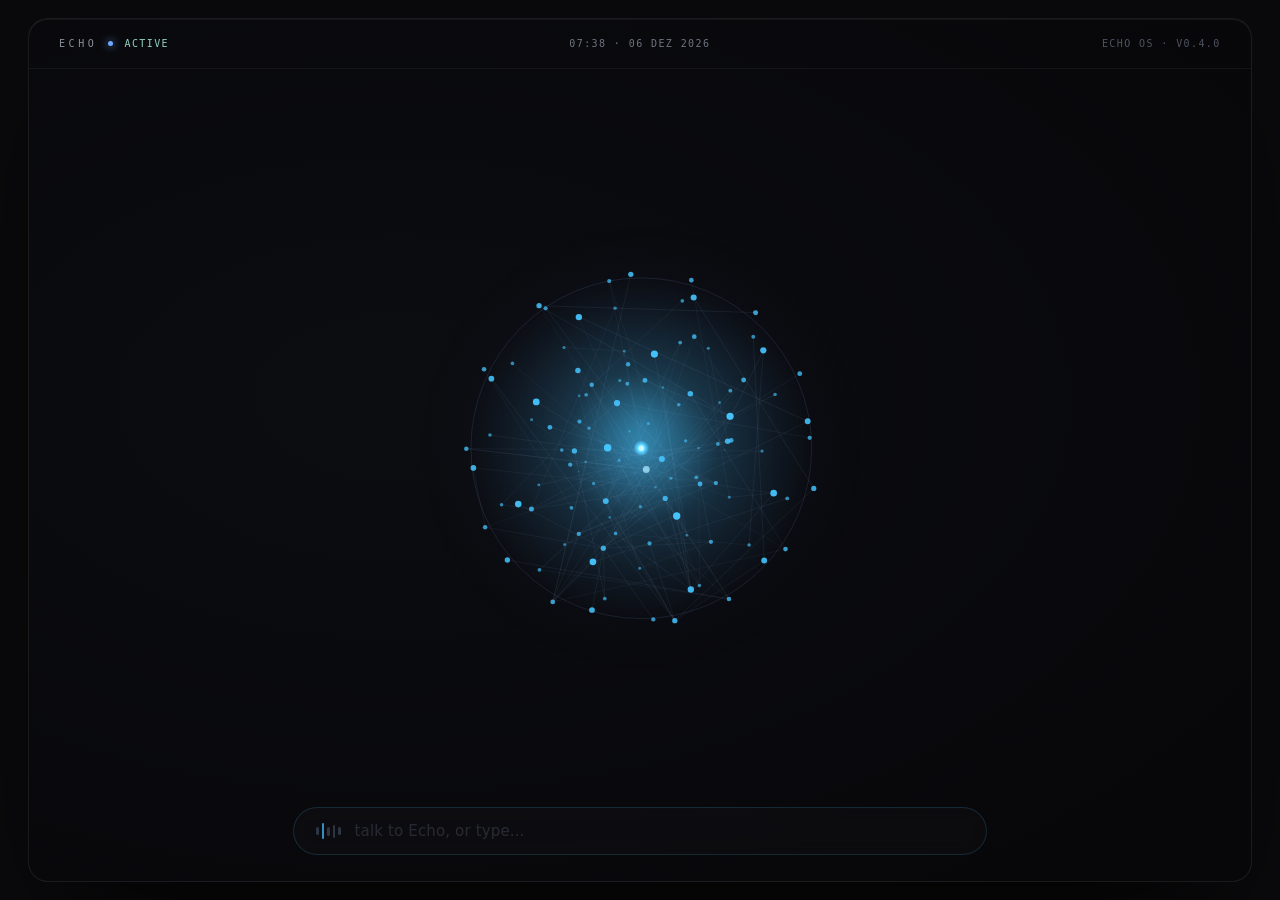
==== commit 0a781610: "feat: stabilize task research and semantic extraction" ====
--- a/prototype_web_ui/web/index.html
+++ b/prototype_web_ui/web/index.html
@@ -137,6 +137,10 @@
               <span>SOURCE</span>
               <strong id="telemetrySource">NONE</strong>
             </div>
+            <div class="telemetry-row">
+              <span>SEMANTIC EXTRACTION</span>
+              <strong id="telemetrySemanticExtraction">—</strong>
+            </div>
             <div class="telemetry-row telemetry-fallback-row" hidden>
               <span>FALLBACK</span>
               <strong id="telemetryFallback">—</strong>
@@ -187,6 +191,17 @@
             </div>
             <p id="anthropicKeyStatus">API key not configured.</p>
           </section>
+
+          <section id="tavilyKeyPanel" class="telemetry-section telemetry-secret-controls" aria-label="Tavily API Key" hidden>
+            <span class="hint-label">WEB RESEARCH · TAVILY</span>
+            <input id="tavilyApiKey" type="password" autocomplete="off" spellcheck="false" placeholder="tvly-...">
+            <div class="telemetry-secret-actions">
+              <button id="testTavilyKey" type="button">TEST CONNECTION</button>
+              <button id="saveTavilyKey" type="button">SAVE SECURELY</button>
+              <button id="removeTavilyKey" type="button">REMOVE KEY</button>
+            </div>
+            <p id="tavilyKeyStatus">Tavily key not configured.</p>
+          </section>
           </section>
 
           <section class="telemetry-panel-section" data-panel-page="workspace" aria-label="Workspace">
@@ -220,6 +235,10 @@
             <div class="telemetry-row">
               <span>CLAUDE</span>
               <strong id="systemClaude">NOT CONFIGURED</strong>
+            </div>
+            <div class="telemetry-row">
+              <span>TAVILY</span>
+              <strong id="systemTavily">NOT CONFIGURED</strong>
             </div>
             <div class="telemetry-row">
               <span>CONTEXT OBSERVER</span>
--- a/prototype_web_ui/web/styles.css
+++ b/prototype_web_ui/web/styles.css
@@ -986,6 +986,21 @@
   text-transform: uppercase;
 }
 
+.research-card-detail {
+  margin-top: 10px;
+  padding: 0;
+  border: 0;
+  background: transparent;
+  color: rgba(118,214,255,.78);
+  font: 500 11px var(--sans);
+  cursor: pointer;
+}
+
+.research-card-detail:hover,
+.research-card-detail:focus-visible {
+  color: rgba(193,238,255,.95);
+}
+
 /* Workspace objects (Passo 3: workspace adaptativo, revisto para "one
    primary work surface"). At any moment there is at most one big surface
    -- [data-role="primary"] -- and zero or more small [data-role="reference"]
@@ -1058,6 +1073,85 @@
 .workspace-object[data-type="draft"] { border-color: rgba(255,196,110,.28); }
 .workspace-object[data-type="comparison"] { border-color: rgba(180,140,255,.28); }
 .workspace-object[data-type="excerpt"] { border-color: rgba(120,220,170,.28); }
+.workspace-object[data-type="task_artifact"],
+.workspace-object[data-type="writing_task"] { border-color: rgba(70,197,255,.18); }
+
+.workspace-objects[data-task-surface="active"]::before {
+  content: "";
+  position: absolute;
+  left: calc(var(--task-surface-left, 24px) - 8px);
+  top: calc(var(--task-surface-top, 74px) - 12px);
+  width: calc(var(--task-surface-width, 460px) + 16px);
+  height: calc(var(--task-surface-height, 520px) + 18px);
+  border: 1px solid rgba(110,190,255,.08);
+  border-radius: 18px;
+  background:
+    linear-gradient(180deg, rgba(70,197,255,.045), rgba(255,255,255,.015)),
+    rgba(5,8,14,.18);
+  box-shadow: inset 0 1px 0 rgba(255,255,255,.035);
+  pointer-events: none;
+}
+
+.task-surface-resize-handle {
+  position: absolute;
+  width: 10px;
+  border-radius: 999px;
+  cursor: ew-resize;
+  pointer-events: auto;
+  opacity: .16;
+  background:
+    linear-gradient(90deg, transparent 0, rgba(93,210,255,.36) 48%, transparent 100%);
+  transition: opacity .18s ease, filter .18s ease;
+}
+
+.task-surface-resize-handle:hover,
+.task-surface-resize-handle[data-dragging="true"] {
+  opacity: .42;
+  filter: drop-shadow(0 0 10px rgba(93,210,255,.32));
+}
+
+.task-surface-resize-handle[data-dragging="true"] {
+  transition: none;
+}
+
+.workspace-object[data-task-surface-slot="true"] {
+  opacity: 1;
+  transform: translateY(0) scale(1);
+  padding: 14px 15px;
+  background: rgba(10,13,20,.82);
+}
+
+.workspace-object[data-task-surface-slot="true"] .workspace-object__title {
+  white-space: normal;
+}
+
+.workspace-object[data-task-surface-slot="true"] .workspace-object__body {
+  max-height: calc(100% - 86px);
+}
+
+.workspace-object[data-minimized-rail="true"] {
+  opacity: .76;
+  transform: translateY(0) scale(1);
+  padding: 8px 10px;
+  border-radius: 999px;
+  background: rgba(12,18,28,.7);
+}
+
+.workspace-object[data-minimized-rail="true"] .workspace-object__header,
+.workspace-object[data-minimized-rail="true"] .workspace-object__body,
+.workspace-object[data-minimized-rail="true"] .workspace-object__actions-secondary {
+  display: none;
+}
+
+.workspace-object[data-minimized-rail="true"] .workspace-object__title {
+  margin: 0;
+  font-size: 11px;
+}
+
+.workspace-object[data-minimized-rail="true"] .workspace-object__actions {
+  margin-top: 0;
+  justify-content: flex-end;
+}
 
 /* --- Reference role: small, one action, fully legible (never dimmed --
    section 4 asked for a clean small card, not greyed-out clutter). --- */
@@ -1204,6 +1298,96 @@
   color: var(--cyan-soft);
 }
 
+.workspace-object__cognitive {
+  display: grid;
+  gap: 10px;
+  color: var(--text-mid);
+  font: 300 12px/1.45 var(--sans);
+}
+
+.workspace-object__cognitive-section {
+  min-width: 0;
+}
+
+.workspace-object__cognitive-section h4 {
+  margin: 0 0 5px;
+  color: var(--text-faint);
+  font: 400 9px var(--mono);
+  letter-spacing: .07em;
+  text-transform: uppercase;
+}
+
+.workspace-object__cognitive-section ul {
+  display: grid;
+  gap: 4px;
+  margin: 0;
+  padding: 0;
+  list-style: none;
+}
+
+.workspace-object__cognitive-section li {
+  display: grid;
+  gap: 2px;
+  min-width: 0;
+}
+
+.workspace-object__cognitive-section li span,
+.workspace-object__cognitive-text {
+  color: var(--text-mid);
+}
+
+.workspace-object__cognitive-section li small {
+  color: var(--cyan-soft);
+  font: 300 11px/1.35 var(--sans);
+}
+
+.workspace-object__cognitive-section[data-role="options"] ul {
+  grid-template-columns: repeat(auto-fit, minmax(96px, 1fr));
+  gap: 7px;
+}
+
+.workspace-object__cognitive-section[data-role="options"] li,
+.workspace-object__cognitive-section[data-role="recommendation"],
+.workspace-object__cognitive-section[data-role="conflicts"] {
+  border: 1px solid rgba(255,255,255,.07);
+  border-radius: 8px;
+  background: rgba(255,255,255,.025);
+  padding: 8px 9px;
+}
+
+.workspace-object__cognitive-section[data-role="recommendation"] li span {
+  color: var(--text-high);
+}
+
+.workspace-object__cognitive-section[data-role="conflicts"] li span {
+  color: #ffcf9a;
+}
+
+.workspace-object[data-task-count="3"] .workspace-object__cognitive,
+.workspace-object[data-task-count="4"] .workspace-object__cognitive {
+  gap: 7px;
+  font-size: 11px;
+  line-height: 1.35;
+}
+
+.workspace-object[data-task-count="3"] .workspace-object__cognitive-section[data-priority="low"],
+.workspace-object[data-task-count="4"] .workspace-object__cognitive-section[data-priority="low"],
+.workspace-object[data-task-count="4"] .workspace-object__cognitive-section[data-role="key_information"] {
+  display: none;
+}
+
+.workspace-object[data-task-count="4"] .workspace-object__cognitive-section ul {
+  gap: 3px;
+}
+
+.workspace-object[data-task-count="4"] .workspace-object__cognitive-section li small {
+  display: none;
+}
+
+.workspace-object[data-task-count="4"] .workspace-object__cognitive-section[data-role="options"] ul {
+  grid-template-columns: 1fr 1fr;
+}
+
 .workspace-object[data-working="true"] .workspace-object__working {
   animation: workspace-object-pulse 1.6s ease-in-out infinite;
 }
@@ -1551,6 +1735,10 @@
   overflow: hidden;
   text-overflow: ellipsis;
   color: var(--text-quiet, rgba(255,255,255,.55));
+}
+
+.workspace-object[data-minimized-rail="true"] .workspace-object__actions {
+  display: flex;
 }
 
 @media (max-width: 860px) {
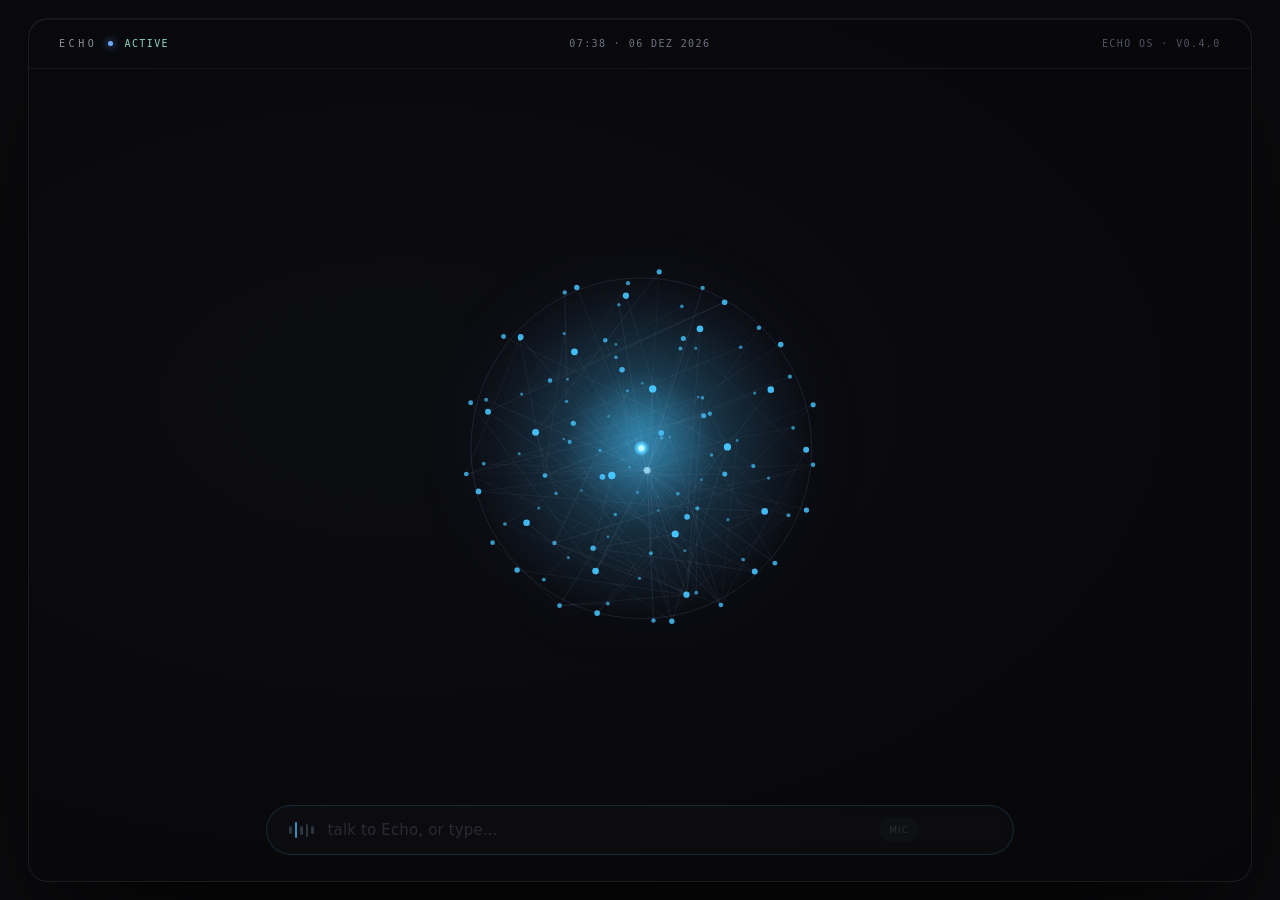
==== commit 5091bd30: "feat: add Echo OS voice input foundation" ====
--- a/prototype_web_ui/web/index.html
+++ b/prototype_web_ui/web/index.html
@@ -79,6 +79,7 @@
                 <i></i><i></i><i></i><i></i><i></i>
               </div>
               <input id="voiceIn" type="text" autocomplete="off" spellcheck="false" placeholder="talk to Echo, or type...">
+              <button id="micButton" class="mic-button" type="button" aria-label="Gravar com microfone" title="Gravar com microfone">MIC</button>
               <button id="clearButton" class="clear-button" type="button">CLEAR ↩</button>
             </form>
           </section>
--- a/prototype_web_ui/web/styles.css
+++ b/prototype_web_ui/web/styles.css
@@ -1901,6 +1901,39 @@
   opacity: .55;
 }
 
+.mic-button {
+  border: 0;
+  border-radius: 999px;
+  padding: 7px 10px;
+  background: rgba(102,205,255,.09);
+  color: var(--text-low);
+  cursor: pointer;
+  font-size: 9px;
+  letter-spacing: .12em;
+  transition: opacity .25s ease, color .25s ease, background .25s ease, box-shadow .25s ease;
+}
+
+.mic-button:hover:not(:disabled) {
+  color: #d8f4ff;
+  background: rgba(102,205,255,.16);
+}
+
+.mic-button:disabled {
+  cursor: default;
+  opacity: .35;
+}
+
+.mic-button.recording {
+  color: #ecfbff;
+  background: rgba(102,205,255,.22);
+  box-shadow: 0 0 18px rgba(102,205,255,.28);
+}
+
+.mic-button.processing {
+  color: #d8f4ff;
+  background: rgba(255,255,255,.1);
+}
+
 .clear-button {
   opacity: 0;
   pointer-events: none;
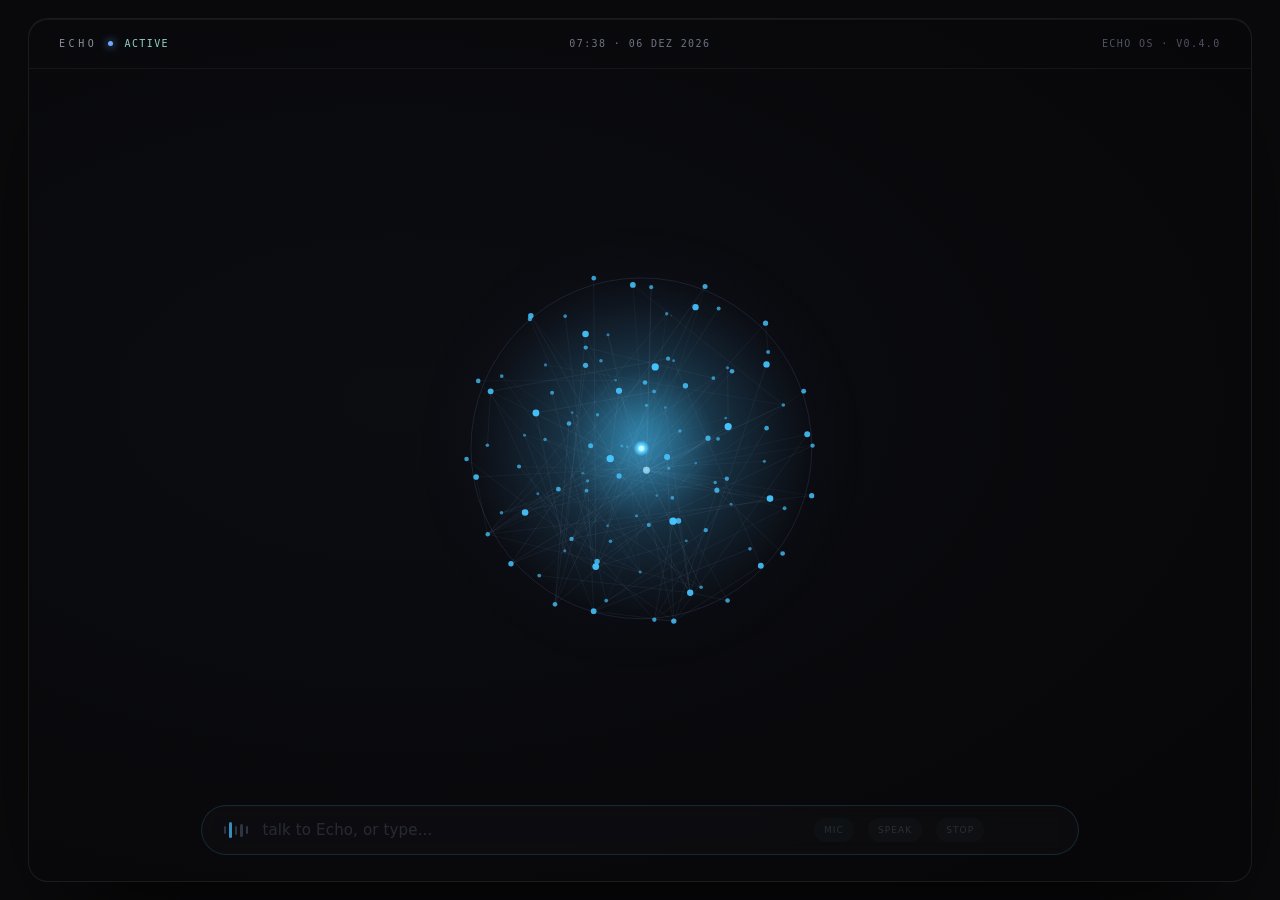
==== commit 4f7982ae: "feat: add multi-voice TTS and response language foundation" ====
--- a/prototype_web_ui/web/index.html
+++ b/prototype_web_ui/web/index.html
@@ -80,6 +80,8 @@
               </div>
               <input id="voiceIn" type="text" autocomplete="off" spellcheck="false" placeholder="talk to Echo, or type...">
               <button id="micButton" class="mic-button" type="button" aria-label="Gravar com microfone" title="Gravar com microfone">MIC</button>
+              <button id="speakButton" class="speak-button" type="button" aria-label="Falar resposta atual" title="Falar resposta atual">SPEAK</button>
+              <button id="stopSpeechButton" class="speak-button" type="button" aria-label="Parar fala" title="Parar fala">STOP</button>
               <button id="clearButton" class="clear-button" type="button">CLEAR ↩</button>
             </form>
           </section>
--- a/prototype_web_ui/web/styles.css
+++ b/prototype_web_ui/web/styles.css
@@ -1901,7 +1901,8 @@
   opacity: .55;
 }
 
-.mic-button {
+.mic-button,
+.speak-button {
   border: 0;
   border-radius: 999px;
   padding: 7px 10px;
@@ -1913,12 +1914,14 @@
   transition: opacity .25s ease, color .25s ease, background .25s ease, box-shadow .25s ease;
 }
 
-.mic-button:hover:not(:disabled) {
+.mic-button:hover:not(:disabled),
+.speak-button:hover:not(:disabled) {
   color: #d8f4ff;
   background: rgba(102,205,255,.16);
 }
 
-.mic-button:disabled {
+.mic-button:disabled,
+.speak-button:disabled {
   cursor: default;
   opacity: .35;
 }
@@ -1932,6 +1935,16 @@
 .mic-button.processing {
   color: #d8f4ff;
   background: rgba(255,255,255,.1);
+}
+
+.speak-button {
+  background: rgba(143,208,196,.075);
+}
+
+.speak-button.active {
+  color: #ecfbff;
+  background: rgba(143,208,196,.18);
+  box-shadow: 0 0 16px rgba(143,208,196,.24);
 }
 
 .clear-button {
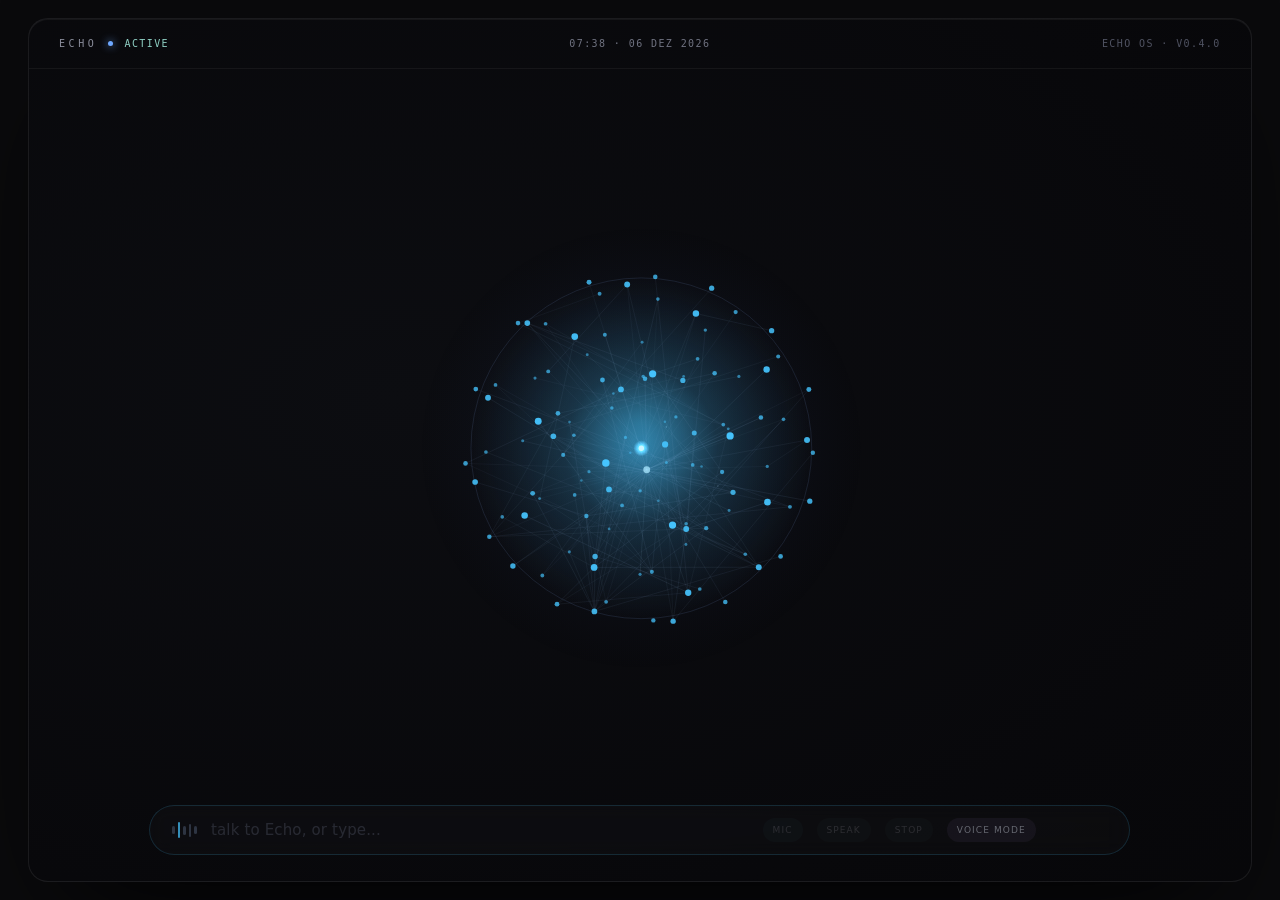
==== commit cff02abb: "feat: checkpoint voice loop, wake, language audit, presence foundation and UI delivery fix Co-Author" ====
--- a/prototype_web_ui/web/index.html
+++ b/prototype_web_ui/web/index.html
@@ -82,6 +82,7 @@
               <button id="micButton" class="mic-button" type="button" aria-label="Gravar com microfone" title="Gravar com microfone">MIC</button>
               <button id="speakButton" class="speak-button" type="button" aria-label="Falar resposta atual" title="Falar resposta atual">SPEAK</button>
               <button id="stopSpeechButton" class="speak-button" type="button" aria-label="Parar fala" title="Parar fala">STOP</button>
+              <button id="voiceConversationButton" class="voice-conversation-button" type="button" aria-label="Alternar modo de conversa por voz" title="Alternar modo de conversa por voz">VOICE MODE</button>
               <button id="clearButton" class="clear-button" type="button">CLEAR ↩</button>
             </form>
           </section>
--- a/prototype_web_ui/web/styles.css
+++ b/prototype_web_ui/web/styles.css
@@ -1902,7 +1902,8 @@
 }
 
 .mic-button,
-.speak-button {
+.speak-button,
+.voice-conversation-button {
   border: 0;
   border-radius: 999px;
   padding: 7px 10px;
@@ -1915,13 +1916,15 @@
 }
 
 .mic-button:hover:not(:disabled),
-.speak-button:hover:not(:disabled) {
+.speak-button:hover:not(:disabled),
+.voice-conversation-button:hover:not(:disabled) {
   color: #d8f4ff;
   background: rgba(102,205,255,.16);
 }
 
 .mic-button:disabled,
-.speak-button:disabled {
+.speak-button:disabled,
+.voice-conversation-button:disabled {
   cursor: default;
   opacity: .35;
 }
@@ -1945,6 +1948,28 @@
   color: #ecfbff;
   background: rgba(143,208,196,.18);
   box-shadow: 0 0 16px rgba(143,208,196,.24);
+}
+
+/* Phase 7.4: voice-conversation-mode toggle -- renders whatever the
+   backend's voiceConversationChanged signal / isVoiceConversationActive()
+   reports (section 3), never an independent JS-side guess. */
+.voice-conversation-button {
+  background: rgba(200,160,255,.075);
+}
+
+.voice-conversation-button.active {
+  color: #f2e9ff;
+  background: rgba(200,160,255,.2);
+  box-shadow: 0 0 16px rgba(200,160,255,.28);
+}
+
+/* Phase 7.6: STANDBY (waiting for a wake phrase) -- a dimmer variant of
+   .active, so the button still reads as "on" while visually distinct from
+   a fully active conversation. */
+.voice-conversation-button.standby {
+  color: #d9c7f2;
+  background: rgba(200,160,255,.12);
+  box-shadow: 0 0 10px rgba(200,160,255,.16);
 }
 
 .clear-button {
